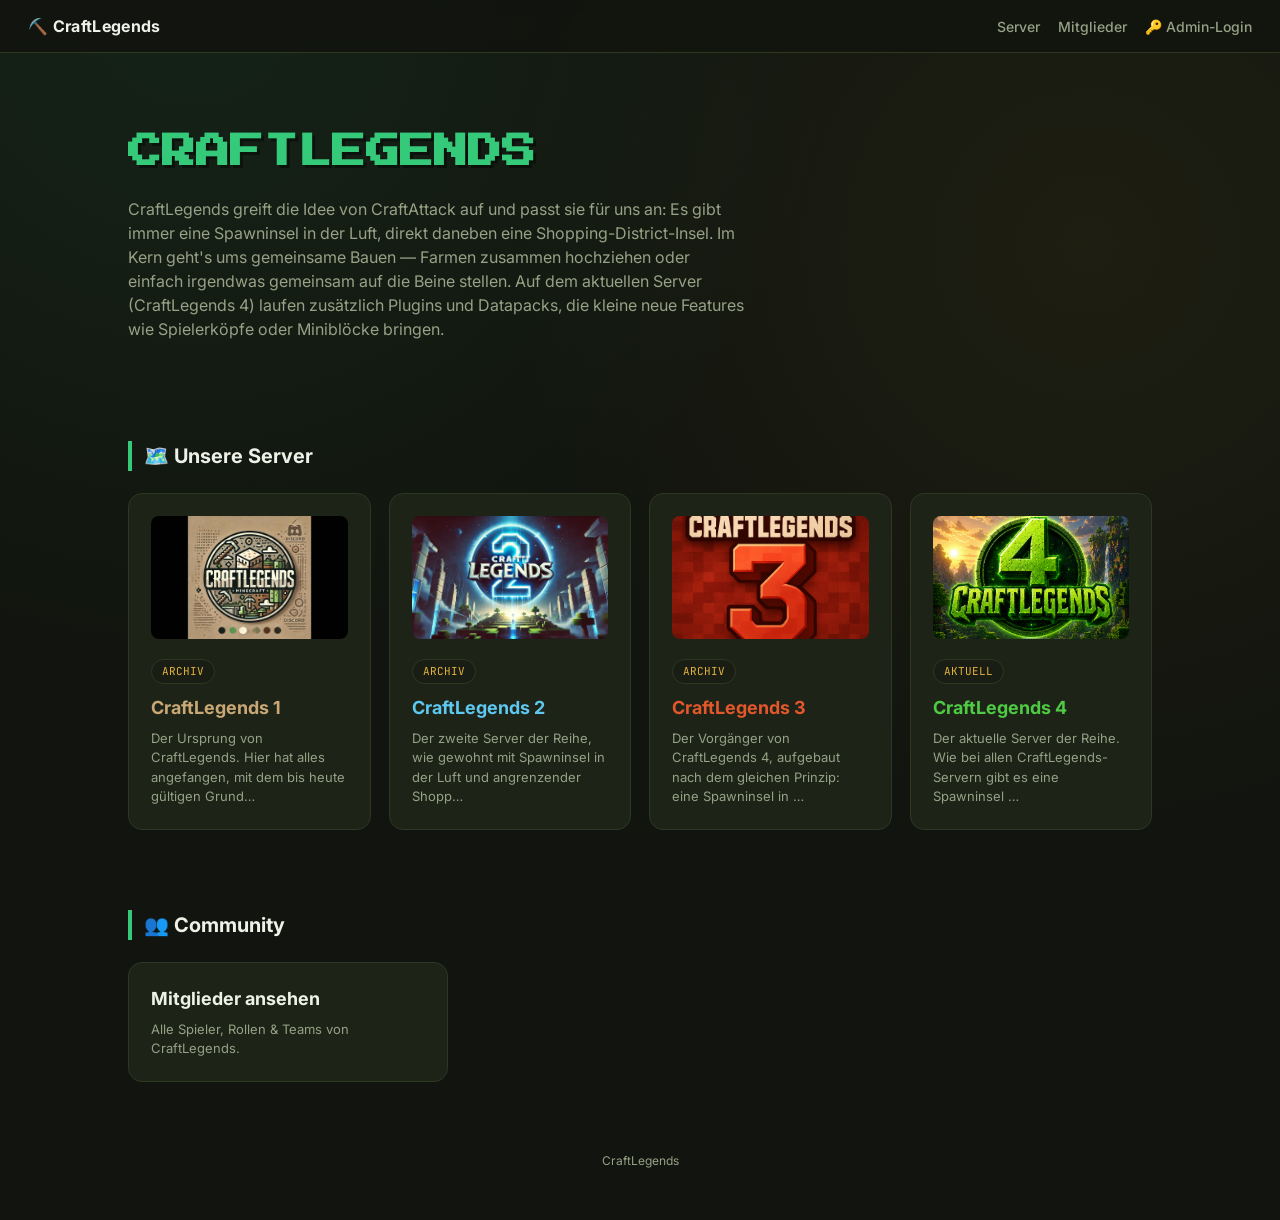
==== index.html @ 7e57d5fe "Add files via upload" ====
<!DOCTYPE html>
<html lang="de">
<head>
<meta charset="UTF-8">
<meta name="viewport" content="width=device-width, initial-scale=1.0">
<title>CraftLegends</title>
<link rel="preconnect" href="https://fonts.googleapis.com">
<link href="https://fonts.googleapis.com/css2?family=Press+Start+2P&family=JetBrains+Mono:wght@400;600;700&family=Inter:wght@400;500;600;700&display=swap" rel="stylesheet">
<link rel="stylesheet" href="style.css">
<script src="https://identity.netlify.com/v1/netlify-identity-widget.js"></script>
</head>
<body>

<nav class="nav">
  <a href="index.html" class="nav-brand">⛏️ CraftLegends</a>
  <div class="nav-links">
    <a href="#server">Server</a>
    <a href="mitglieder.html">Mitglieder</a>
    <a href="#" id="admin-login-link">🔑 Admin-Login</a>
  </div>
</nav>

<div class="hero">
  <h1 id="site-title">CRAFTLEGENDS</h1>
  <p class="lead" id="site-description">Lädt…</p>
</div>

<section id="server">
  <h2>🗺️ Unsere Server</h2>
  <div class="server-grid" id="server-grid">Lädt…</div>
</section>

<section>
  <h2>👥 Community</h2>
  <a class="server-card" href="mitglieder.html" style="max-width:320px;">
    <h3>Mitglieder ansehen</h3>
    <p>Alle Spieler, Rollen &amp; Teams von CraftLegends.</p>
  </a>
</section>

<footer>CraftLegends</footer>

<script>
fetch('data-site.json').then(r => r.json()).then(site => {
  document.getElementById('site-title').textContent = site.title.toUpperCase();
  document.getElementById('site-description').textContent = site.description;
});

fetch('data-servers.json').then(r => r.json()).then(servers => {
  servers.sort((a, b) => a.number - b.number);
  const grid = document.getElementById('server-grid');
  grid.innerHTML = servers.map(s => `
    <a class="server-card" href="server.html?id=${encodeURIComponent(s.id)}">
      ${s.logo ? `<img src="${s.logo}" alt="${s.name} Logo" style="width:100%; aspect-ratio:16/10; object-fit:cover; border-radius:8px; margin-bottom:12px;">` : ''}
      <span class="tag">${s.status === 'live' ? 'AKTUELL' : 'ARCHIV'}</span>
      <h3 style="color: ${s.color || 'var(--text)'};">${s.name}</h3>
      <p>${s.description ? s.description.slice(0, 90) + (s.description.length > 90 ? '…' : '') : ''}</p>
    </a>
  `).join('');
});
</script>

<script>
// Netlify Identity: Login-Button + zuverlässige Erkennung von Einladungs-/Reset-/Bestätigungs-Links
document.getElementById('admin-login-link').addEventListener('click', (e) => {
  e.preventDefault();
  if (window.netlifyIdentity) netlifyIdentity.open();
});

const startHash = window.location.hash;
const hadAuthToken = startHash.includes('invite_token') || startHash.includes('recovery_token') || startHash.includes('confirmation_token');

if (window.netlifyIdentity) {
  netlifyIdentity.on('init', user => {
    if (hadAuthToken) {
      netlifyIdentity.open(startHash.includes('recovery_token') ? 'login' : 'signup');
    }
  });
  netlifyIdentity.on('login', () => {
    // Nur weiterleiten, wenn wir gerade über einen Einladungs-/Bestätigungslink kamen —
    // nicht bei jedem normalen Seitenbesuch mit bestehender Sitzung.
    if (hadAuthToken) {
      window.location.href = '/admin/';
    }
  });
}
</script>

</body>
</html>
---- style.css ----
:root {
  --bg: #12150f; --bg-alt: #191d14; --card: #1d2317; --card-border: #2d3823;
  --text: #eef1e6; --text-dim: #96a186;
  --emerald: #35c97a; --gold: #e3b23c; --diamond: #52d6c9; --redstone: #e05a4e;
  --font-display: 'Press Start 2P', monospace;
  --font-body: 'Inter', system-ui, sans-serif;
  --font-mono: 'JetBrains Mono', monospace;
}
* { box-sizing: border-box; }
html { scroll-behavior: smooth; }
body {
  margin: 0; background: var(--bg);
  background-image: radial-gradient(circle at 15% 0%, rgba(53,201,122,0.08), transparent 40%),
    radial-gradient(circle at 85% 20%, rgba(227,178,60,0.06), transparent 40%);
  color: var(--text); font-family: var(--font-body); line-height: 1.5;
}
a { color: var(--emerald); }
.nav {
  position: sticky; top: 0; z-index: 10; display: flex; align-items: center; gap: 20px;
  padding: 14px 28px; background: rgba(18,21,15,0.9); backdrop-filter: blur(6px);
  border-bottom: 1px solid var(--card-border);
}
.nav-brand { font-weight: 700; letter-spacing: 0.02em; color: var(--text); text-decoration: none; }
.nav-links { display: flex; gap: 18px; margin-left: auto; }
.nav-links a { color: var(--text-dim); text-decoration: none; font-size: 14px; font-weight: 500; }
.nav-links a:hover, .nav-links a.active { color: var(--text); }

.hero { padding: 72px 28px 40px; max-width: 1080px; margin: 0 auto; }
.hero-small { padding: 56px 28px 24px; }
.hero h1 {
  font-family: var(--font-display); font-size: clamp(22px, 4vw, 34px); line-height: 1.6;
  color: var(--emerald); text-shadow: 3px 3px 0 rgba(0,0,0,0.4); margin: 0 0 18px;
}
.hero p.lead { max-width: 62ch; color: var(--text-dim); font-size: 16px; margin: 0 0 20px; }

section { max-width: 1080px; margin: 0 auto; padding: 40px 28px; }
section h2 {
  font-size: 20px; margin: 0 0 22px; display: flex; align-items: center; gap: 10px;
  border-left: 4px solid var(--emerald); padding-left: 12px;
}

/* Server-Grid auf der Startseite */
.server-grid { display: grid; grid-template-columns: repeat(auto-fit, minmax(230px, 1fr)); gap: 18px; }
.server-card {
  display: block; background: var(--card); border: 1px solid var(--card-border); border-radius: 14px;
  padding: 22px; text-decoration: none; color: var(--text); transition: border-color 0.15s, transform 0.15s;
}
.server-card:hover { border-color: var(--emerald); transform: translateY(-2px); }
.server-card .tag {
  display: inline-block; font-family: var(--font-mono); font-size: 11px; color: var(--gold);
  background: var(--bg-alt); border: 1px solid var(--card-border); border-radius: 999px;
  padding: 3px 10px; margin-bottom: 10px;
}
.server-card h3 { margin: 0 0 8px; font-size: 18px; }
.server-card p { margin: 0; color: var(--text-dim); font-size: 13px; }

/* Mitglieder-Grid */
.members-grid { display: grid; grid-template-columns: repeat(auto-fill, minmax(140px, 1fr)); gap: 16px; }
.member-card {
  background: var(--card); border: 1px solid var(--card-border); border-radius: 12px;
  padding: 16px 12px; text-align: center;
}
.member-head { width: 64px; height: 64px; image-rendering: pixelated; border-radius: 8px; margin-bottom: 10px; }
.member-name { font-weight: 600; font-size: 14px; margin-bottom: 8px; word-break: break-word; }
.member-badges { display: flex; flex-wrap: wrap; gap: 6px; justify-content: center; }
.role-badge, .team-badge {
  font-size: 11px; font-family: var(--font-mono); padding: 2px 8px; border-radius: 999px; border: 1px solid transparent;
}
.role-admin { color: var(--redstone); background: rgba(224,90,78,0.12); border-color: rgba(224,90,78,0.4); }
.role-op { color: var(--gold); background: rgba(227,178,60,0.12); border-color: rgba(227,178,60,0.4); }
.role-dev { color: var(--diamond); background: rgba(82,214,201,0.12); border-color: rgba(82,214,201,0.4); }
.role-member { color: var(--text-dim); background: var(--bg-alt); border-color: var(--card-border); }
.team-none { color: var(--text); background: var(--bg-alt); border-color: var(--card-border); }

/* Server-Detailseite */
.server-logo {
  width: 100%; max-width: 320px; border-radius: 14px; border: 1px solid var(--card-border);
  margin-bottom: 20px; display: block;
}
.server-hero { display: flex; align-items: center; justify-content: space-between; gap: 16px; flex-wrap: wrap; }
.gallery { display: grid; grid-template-columns: repeat(auto-fit, minmax(220px, 1fr)); gap: 14px; margin: 24px 0; }
.gallery img, .gallery .placeholder {
  width: 100%; aspect-ratio: 16/9; object-fit: cover; border-radius: 10px; border: 1px solid var(--card-border);
  background: var(--bg-alt); display: flex; align-items: center; justify-content: center; color: var(--text-dim);
  font-size: 13px;
}
.server-desc { color: var(--text-dim); max-width: 70ch; line-height: 1.7; }
.action-row { display: flex; gap: 12px; flex-wrap: wrap; margin-top: 28px; }
.action-btn {
  display: inline-flex; align-items: center; gap: 8px; background: var(--bg-alt); border: 1px solid var(--card-border);
  color: var(--text); text-decoration: none; padding: 12px 20px; border-radius: 10px; font-weight: 600; font-size: 14px;
  transition: border-color 0.15s;
}
.action-btn:hover { border-color: var(--emerald); }
.action-btn.disabled { color: var(--text-dim); cursor: not-allowed; opacity: 0.6; }
.status-badge { font-family: var(--font-mono); font-size: 12px; padding: 4px 10px; border-radius: 999px; }
.status-live { color: var(--emerald); background: rgba(53,201,122,0.12); }
.status-archived { color: var(--text-dim); background: var(--bg-alt); border: 1px solid var(--card-border); }

footer { text-align: center; color: var(--text-dim); font-size: 12px; padding: 30px 20px 50px; max-width: 720px; margin: 0 auto; }

@media (max-width: 640px) {
  .server-hero { flex-direction: column; align-items: flex-start; }
}
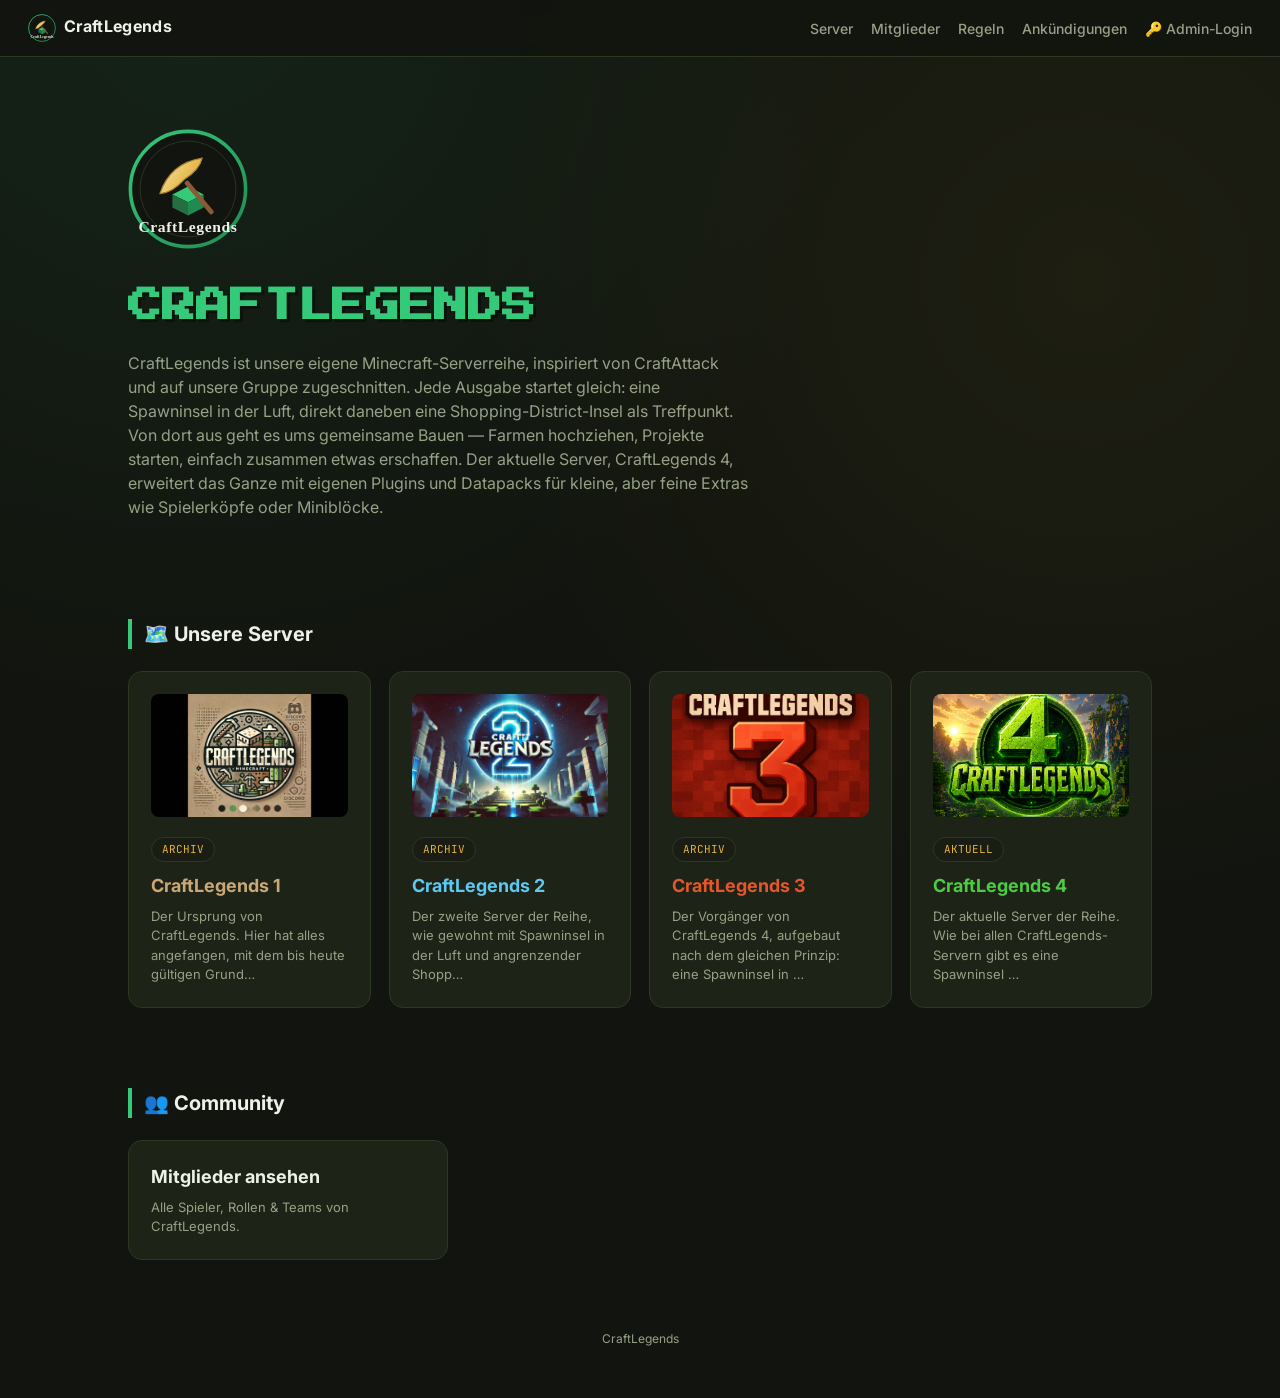
==== commit 80bf3e47: "Add files via upload" ====
--- a/index.html
+++ b/index.html
@@ -12,15 +12,18 @@
 <body>
 
 <nav class="nav">
-  <a href="index.html" class="nav-brand">⛏️ CraftLegends</a>
+  <a href="index.html" class="nav-brand"><img src="logo-craftlegends-main.svg" alt="CraftLegends Logo" style="height:28px; vertical-align:middle; margin-right:8px;">CraftLegends</a>
   <div class="nav-links">
     <a href="#server">Server</a>
     <a href="mitglieder.html">Mitglieder</a>
+    <a href="regeln.html">Regeln</a>
+    <a href="ankuendigungen.html">Ankündigungen</a>
     <a href="#" id="admin-login-link">🔑 Admin-Login</a>
   </div>
 </nav>
 
 <div class="hero">
+  <img src="logo-craftlegends-main.svg" alt="CraftLegends Logo" style="width:120px; height:120px; margin-bottom:24px;">
   <h1 id="site-title">CRAFTLEGENDS</h1>
   <p class="lead" id="site-description">Lädt…</p>
 </div>
--- a/style.css
+++ b/style.css
@@ -55,7 +55,10 @@
 .server-card p { margin: 0; color: var(--text-dim); font-size: 13px; }
 
 /* Mitglieder-Grid */
-.members-grid { display: grid; grid-template-columns: repeat(auto-fill, minmax(140px, 1fr)); gap: 16px; }
+.member-group { margin-bottom: 36px; }
+.member-group h2 { font-size: 18px; margin: 0 0 16px; border-left: 4px solid var(--emerald); padding-left: 12px; }
+.team-subheading { font-size: 13px; color: var(--text-dim); margin: 18px 0 10px; text-transform: uppercase; letter-spacing: 0.06em; }
+.members-grid { display: grid; grid-template-columns: repeat(auto-fill, minmax(140px, 1fr)); gap: 16px; margin-bottom: 8px; }
 .member-card {
   background: var(--card); border: 1px solid var(--card-border); border-radius: 12px;
   padding: 16px 12px; text-align: center;
@@ -97,7 +100,39 @@
 .status-live { color: var(--emerald); background: rgba(53,201,122,0.12); }
 .status-archived { color: var(--text-dim); background: var(--bg-alt); border: 1px solid var(--card-border); }
 
+/* IP/Version Fenster */
+.ip-dialog {
+  background: var(--card); color: var(--text); border: 1px solid var(--card-border); border-radius: 16px;
+  padding: 0; width: min(480px, 92vw); position: relative;
+}
+.ip-dialog::backdrop { background: rgba(0,0,0,0.65); backdrop-filter: blur(2px); }
+.ip-dialog-content { padding: 40px 32px; text-align: center; }
+.ip-label { color: var(--text-dim); font-size: 13px; text-transform: uppercase; letter-spacing: 0.08em; margin-bottom: 8px; }
+.ip-big {
+  font-family: var(--font-mono); font-size: clamp(20px, 5vw, 30px); font-weight: 700; color: var(--emerald);
+  word-break: break-all; margin-bottom: 28px; user-select: all;
+}
+.version-big { font-family: var(--font-mono); font-size: 22px; font-weight: 700; color: var(--gold); margin-bottom: 16px; }
+.ip-note { color: var(--text-dim); font-size: 13px; margin-top: 12px; }
+.ip-dialog .dialog-close {
+  position: absolute; top: 14px; right: 14px; background: var(--bg-alt); border: 1px solid var(--card-border);
+  color: var(--text); border-radius: 8px; width: 30px; height: 30px; cursor: pointer;
+}
+
 footer { text-align: center; color: var(--text-dim); font-size: 12px; padding: 30px 20px 50px; max-width: 720px; margin: 0 auto; }
+
+/* Regeln */
+.rules-list { max-width: 65ch; color: var(--text); line-height: 1.9; padding-left: 22px; }
+.rules-list li { margin-bottom: 6px; }
+
+/* Ankündigungen */
+.announcement-card {
+  background: var(--card); border: 1px solid var(--card-border); border-radius: 12px;
+  padding: 20px 22px; margin-bottom: 16px; max-width: 70ch;
+}
+.announcement-date { font-family: var(--font-mono); font-size: 12px; color: var(--gold); margin-bottom: 6px; }
+.announcement-card h3 { margin: 0 0 8px; font-size: 17px; }
+.announcement-card p { margin: 0; color: var(--text-dim); }
 
 @media (max-width: 640px) {
   .server-hero { flex-direction: column; align-items: flex-start; }
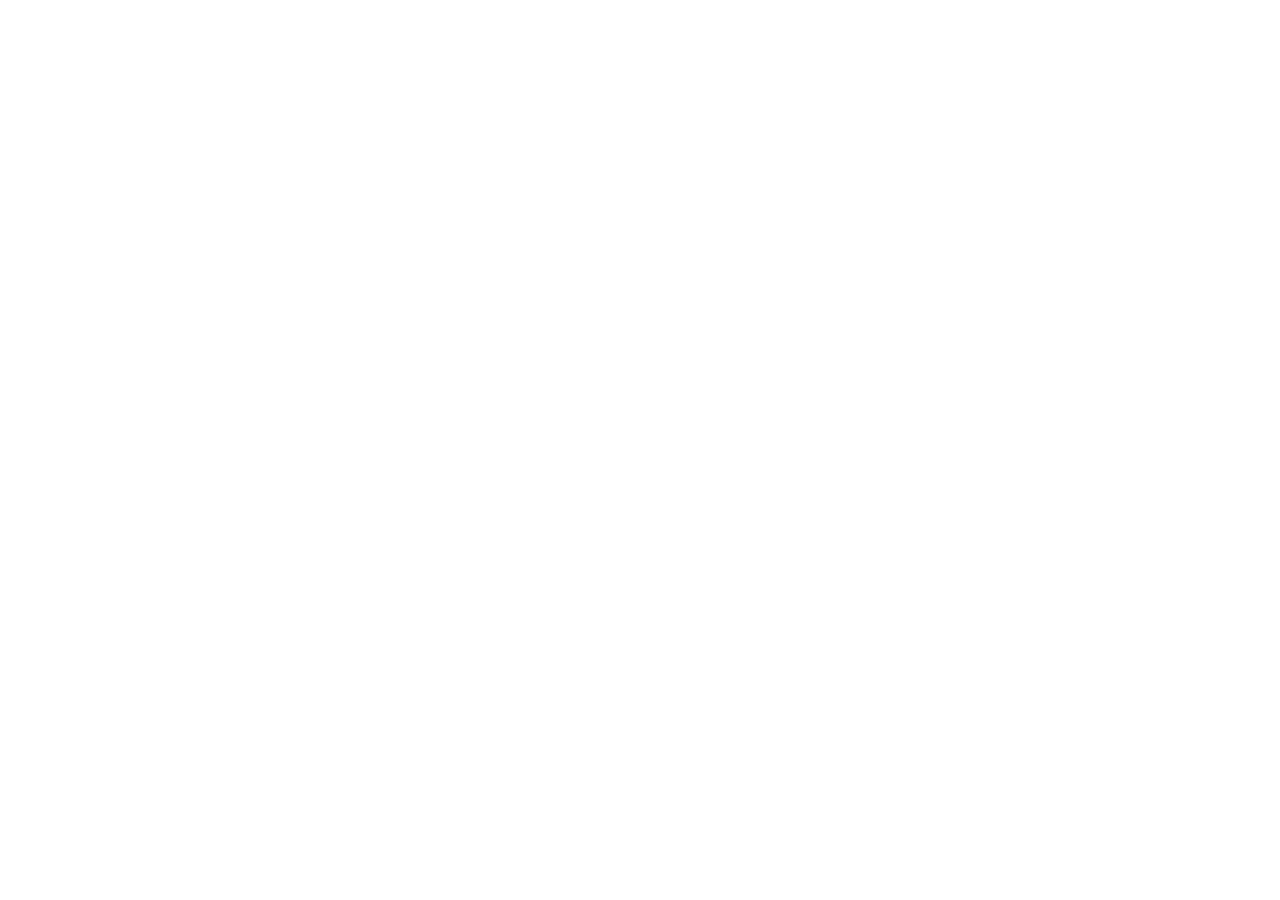
==== commit bfb505b9: "Add files via upload" ====
--- a/index.html
+++ b/index.html
@@ -1,93 +1,23 @@
 <!DOCTYPE html>
-<html lang="de">
+<html>
 <head>
-<meta charset="UTF-8">
-<meta name="viewport" content="width=device-width, initial-scale=1.0">
-<title>CraftLegends</title>
-<link rel="preconnect" href="https://fonts.googleapis.com">
-<link href="https://fonts.googleapis.com/css2?family=Press+Start+2P&family=JetBrains+Mono:wght@400;600;700&family=Inter:wght@400;500;600;700&display=swap" rel="stylesheet">
-<link rel="stylesheet" href="style.css">
-<script src="https://identity.netlify.com/v1/netlify-identity-widget.js"></script>
+  <meta charset="UTF-8">
+  <title>Content Manager — CraftLegends</title>
+  <meta name="robots" content="noindex">
 </head>
 <body>
-
-<nav class="nav">
-  <a href="index.html" class="nav-brand"><img src="logo-craftlegends-main.svg" alt="CraftLegends Logo" style="height:28px; vertical-align:middle; margin-right:8px;">CraftLegends</a>
-  <div class="nav-links">
-    <a href="#server">Server</a>
-    <a href="mitglieder.html">Mitglieder</a>
-    <a href="regeln.html">Regeln</a>
-    <a href="ankuendigungen.html">Ankündigungen</a>
-    <a href="#" id="admin-login-link">🔑 Admin-Login</a>
-  </div>
-</nav>
-
-<div class="hero">
-  <img src="logo-craftlegends-main.svg" alt="CraftLegends Logo" style="width:120px; height:120px; margin-bottom:24px;">
-  <h1 id="site-title">CRAFTLEGENDS</h1>
-  <p class="lead" id="site-description">Lädt…</p>
-</div>
-
-<section id="server">
-  <h2>🗺️ Unsere Server</h2>
-  <div class="server-grid" id="server-grid">Lädt…</div>
-</section>
-
-<section>
-  <h2>👥 Community</h2>
-  <a class="server-card" href="mitglieder.html" style="max-width:320px;">
-    <h3>Mitglieder ansehen</h3>
-    <p>Alle Spieler, Rollen &amp; Teams von CraftLegends.</p>
-  </a>
-</section>
-
-<footer>CraftLegends</footer>
-
-<script>
-fetch('data-site.json').then(r => r.json()).then(site => {
-  document.getElementById('site-title').textContent = site.title.toUpperCase();
-  document.getElementById('site-description').textContent = site.description;
-});
-
-fetch('data-servers.json').then(r => r.json()).then(servers => {
-  servers.sort((a, b) => a.number - b.number);
-  const grid = document.getElementById('server-grid');
-  grid.innerHTML = servers.map(s => `
-    <a class="server-card" href="server.html?id=${encodeURIComponent(s.id)}">
-      ${s.logo ? `<img src="${s.logo}" alt="${s.name} Logo" style="width:100%; aspect-ratio:16/10; object-fit:cover; border-radius:8px; margin-bottom:12px;">` : ''}
-      <span class="tag">${s.status === 'live' ? 'AKTUELL' : 'ARCHIV'}</span>
-      <h3 style="color: ${s.color || 'var(--text)'};">${s.name}</h3>
-      <p>${s.description ? s.description.slice(0, 90) + (s.description.length > 90 ? '…' : '') : ''}</p>
-    </a>
-  `).join('');
-});
-</script>
-
-<script>
-// Netlify Identity: Login-Button + zuverlässige Erkennung von Einladungs-/Reset-/Bestätigungs-Links
-document.getElementById('admin-login-link').addEventListener('click', (e) => {
-  e.preventDefault();
-  if (window.netlifyIdentity) netlifyIdentity.open();
-});
-
-const startHash = window.location.hash;
-const hadAuthToken = startHash.includes('invite_token') || startHash.includes('recovery_token') || startHash.includes('confirmation_token');
-
-if (window.netlifyIdentity) {
-  netlifyIdentity.on('init', user => {
-    if (hadAuthToken) {
-      netlifyIdentity.open(startHash.includes('recovery_token') ? 'login' : 'signup');
+  <!-- Netlify Identity Widget: nötig für den Login -->
+  <script src="https://identity.netlify.com/v1/netlify-identity-widget.js"></script>
+  <script>
+    if (window.netlifyIdentity) {
+      window.netlifyIdentity.on("init", user => {
+        if (!user) {
+          window.netlifyIdentity.on("login", () => { document.location.href = "/admin/"; });
+        }
+      });
     }
-  });
-  netlifyIdentity.on('login', () => {
-    // Nur weiterleiten, wenn wir gerade über einen Einladungs-/Bestätigungslink kamen —
-    // nicht bei jedem normalen Seitenbesuch mit bestehender Sitzung.
-    if (hadAuthToken) {
-      window.location.href = '/admin/';
-    }
-  });
-}
-</script>
-
+  </script>
+  <!-- Decap CMS (kostenlos, Open Source) -->
+  <script src="https://unpkg.com/decap-cms@^3.0.0/dist/decap-cms.js"></script>
 </body>
 </html>
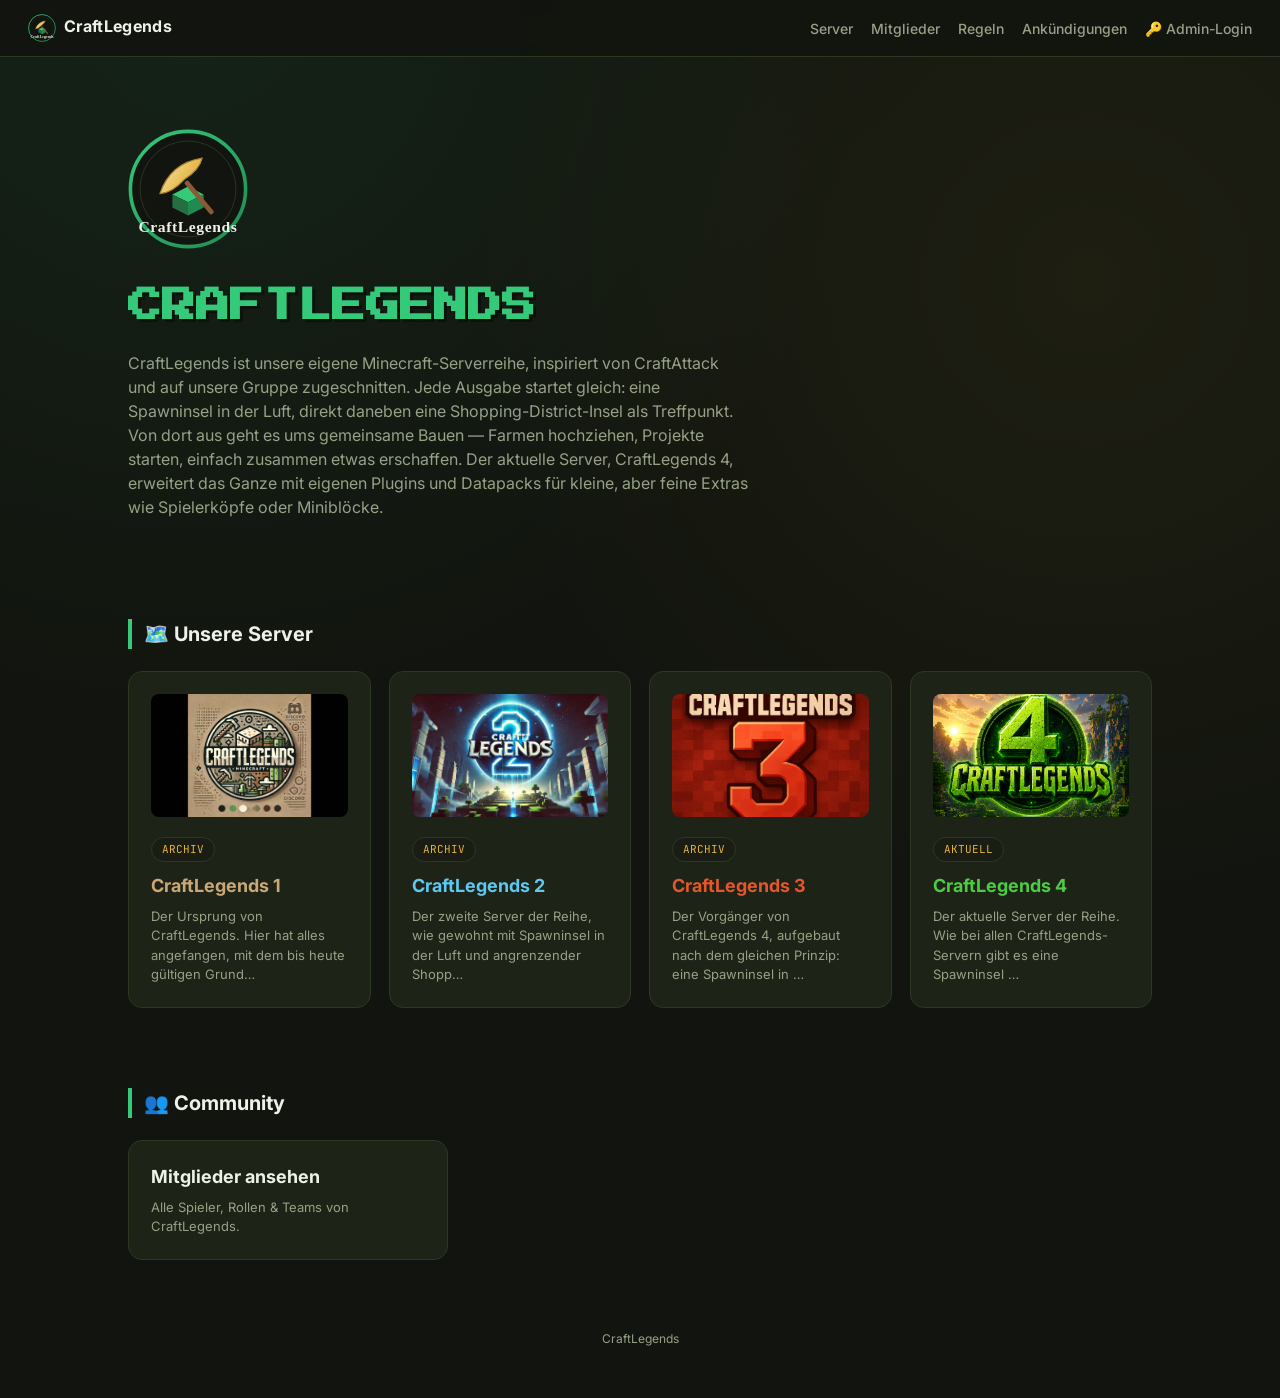
==== commit 44309635: "Add files via upload" ====
--- a/index.html
+++ b/index.html
@@ -1,23 +1,89 @@
 <!DOCTYPE html>
-<html>
+<html lang="de">
 <head>
-  <meta charset="UTF-8">
-  <title>Content Manager — CraftLegends</title>
-  <meta name="robots" content="noindex">
+<meta charset="UTF-8">
+<meta name="viewport" content="width=device-width, initial-scale=1.0">
+<title>CraftLegends</title>
+<link rel="preconnect" href="https://fonts.googleapis.com">
+<link href="https://fonts.googleapis.com/css2?family=Press+Start+2P&family=JetBrains+Mono:wght@400;600;700&family=Inter:wght@400;500;600;700&display=swap" rel="stylesheet">
+<link rel="stylesheet" href="style.css">
+<script src="https://identity.netlify.com/v1/netlify-identity-widget.js"></script>
 </head>
 <body>
-  <!-- Netlify Identity Widget: nötig für den Login -->
-  <script src="https://identity.netlify.com/v1/netlify-identity-widget.js"></script>
-  <script>
-    if (window.netlifyIdentity) {
-      window.netlifyIdentity.on("init", user => {
-        if (!user) {
-          window.netlifyIdentity.on("login", () => { document.location.href = "/admin/"; });
-        }
-      });
+
+<nav class="nav">
+  <a href="index.html" class="nav-brand"><img src="logo-craftlegends-main.svg" alt="CraftLegends Logo" style="height:28px; vertical-align:middle; margin-right:8px;">CraftLegends</a>
+  <div class="nav-links">
+    <a href="#server">Server</a>
+    <a href="mitglieder.html">Mitglieder</a>
+    <a href="regeln.html">Regeln</a>
+    <a href="ankuendigungen.html">Ankündigungen</a>
+    <a href="#" id="admin-login-link">🔑 Admin-Login</a>
+  </div>
+</nav>
+
+<div class="hero">
+  <img src="logo-craftlegends-main.svg" alt="CraftLegends Logo" style="width:120px; height:120px; margin-bottom:24px;">
+  <h1 id="site-title">CRAFTLEGENDS</h1>
+  <p class="lead" id="site-description">Lädt…</p>
+</div>
+
+<section id="server">
+  <h2>🗺️ Unsere Server</h2>
+  <div class="server-grid" id="server-grid">Lädt…</div>
+</section>
+
+<section>
+  <h2>👥 Community</h2>
+  <a class="server-card" href="mitglieder.html" style="max-width:320px;">
+    <h3>Mitglieder ansehen</h3>
+    <p>Alle Spieler, Rollen &amp; Teams von CraftLegends.</p>
+  </a>
+</section>
+
+<footer>CraftLegends</footer>
+
+<script>
+fetch('data-site.json').then(r => r.json()).then(site => {
+  document.getElementById('site-title').textContent = site.title.toUpperCase();
+  document.getElementById('site-description').textContent = site.description;
+});
+
+fetch('data-servers.json').then(r => r.json()).then(servers => {
+  servers.sort((a, b) => a.number - b.number);
+  const grid = document.getElementById('server-grid');
+  grid.innerHTML = servers.map(s => `
+    <a class="server-card" href="server.html?id=${encodeURIComponent(s.id)}">
+      ${s.logo ? `<img src="${s.logo}" alt="${s.name} Logo" style="width:100%; aspect-ratio:16/10; object-fit:cover; border-radius:8px; margin-bottom:12px;">` : ''}
+      <span class="tag">${s.status === 'live' ? 'AKTUELL' : 'ARCHIV'}</span>
+      <h3 style="color: ${s.color || 'var(--text)'};">${s.name}</h3>
+      <p>${s.description ? s.description.slice(0, 90) + (s.description.length > 90 ? '…' : '') : ''}</p>
+    </a>
+  `).join('');
+});
+</script>
+
+<script>
+// Netlify Identity: Login-Button + zuverlässige Erkennung von Einladungs-/Reset-/Bestätigungs-Links
+document.getElementById('admin-login-link').addEventListener('click', (e) => {
+  e.preventDefault();
+  if (window.netlifyIdentity) netlifyIdentity.open();
+});
+
+const startHash = window.location.hash;
+const hadAuthToken = startHash.includes('invite_token') || startHash.includes('recovery_token') || startHash.includes('confirmation_token');
+
+if (window.netlifyIdentity) {
+  netlifyIdentity.on('init', user => {
+    if (hadAuthToken) {
+      netlifyIdentity.open(startHash.includes('recovery_token') ? 'login' : 'signup');
     }
-  </script>
-  <!-- Decap CMS (kostenlos, Open Source) -->
-  <script src="https://unpkg.com/decap-cms@^3.0.0/dist/decap-cms.js"></script>
+  });
+  // Kein automatischer Redirect mehr nach Login — das führte zu ungewolltem
+  // Weiterleiten bei jedem Besuch mit bestehender Sitzung. Ihr geht nach dem
+  // Einloggen einfach manuell auf /admin/.
+}
+</script>
+
 </body>
 </html>
--- a/style.css
+++ b/style.css
@@ -0,0 +1,139 @@
+:root {
+  --bg: #12150f; --bg-alt: #191d14; --card: #1d2317; --card-border: #2d3823;
+  --text: #eef1e6; --text-dim: #96a186;
+  --emerald: #35c97a; --gold: #e3b23c; --diamond: #52d6c9; --redstone: #e05a4e;
+  --font-display: 'Press Start 2P', monospace;
+  --font-body: 'Inter', system-ui, sans-serif;
+  --font-mono: 'JetBrains Mono', monospace;
+}
+* { box-sizing: border-box; }
+html { scroll-behavior: smooth; }
+body {
+  margin: 0; background: var(--bg);
+  background-image: radial-gradient(circle at 15% 0%, rgba(53,201,122,0.08), transparent 40%),
+    radial-gradient(circle at 85% 20%, rgba(227,178,60,0.06), transparent 40%);
+  color: var(--text); font-family: var(--font-body); line-height: 1.5;
+}
+a { color: var(--emerald); }
+.nav {
+  position: sticky; top: 0; z-index: 10; display: flex; align-items: center; gap: 20px;
+  padding: 14px 28px; background: rgba(18,21,15,0.9); backdrop-filter: blur(6px);
+  border-bottom: 1px solid var(--card-border);
+}
+.nav-brand { font-weight: 700; letter-spacing: 0.02em; color: var(--text); text-decoration: none; }
+.nav-links { display: flex; gap: 18px; margin-left: auto; }
+.nav-links a { color: var(--text-dim); text-decoration: none; font-size: 14px; font-weight: 500; }
+.nav-links a:hover, .nav-links a.active { color: var(--text); }
+
+.hero { padding: 72px 28px 40px; max-width: 1080px; margin: 0 auto; }
+.hero-small { padding: 56px 28px 24px; }
+.hero h1 {
+  font-family: var(--font-display); font-size: clamp(22px, 4vw, 34px); line-height: 1.6;
+  color: var(--emerald); text-shadow: 3px 3px 0 rgba(0,0,0,0.4); margin: 0 0 18px;
+}
+.hero p.lead { max-width: 62ch; color: var(--text-dim); font-size: 16px; margin: 0 0 20px; }
+
+section { max-width: 1080px; margin: 0 auto; padding: 40px 28px; }
+section h2 {
+  font-size: 20px; margin: 0 0 22px; display: flex; align-items: center; gap: 10px;
+  border-left: 4px solid var(--emerald); padding-left: 12px;
+}
+
+/* Server-Grid auf der Startseite */
+.server-grid { display: grid; grid-template-columns: repeat(auto-fit, minmax(230px, 1fr)); gap: 18px; }
+.server-card {
+  display: block; background: var(--card); border: 1px solid var(--card-border); border-radius: 14px;
+  padding: 22px; text-decoration: none; color: var(--text); transition: border-color 0.15s, transform 0.15s;
+}
+.server-card:hover { border-color: var(--emerald); transform: translateY(-2px); }
+.server-card .tag {
+  display: inline-block; font-family: var(--font-mono); font-size: 11px; color: var(--gold);
+  background: var(--bg-alt); border: 1px solid var(--card-border); border-radius: 999px;
+  padding: 3px 10px; margin-bottom: 10px;
+}
+.server-card h3 { margin: 0 0 8px; font-size: 18px; }
+.server-card p { margin: 0; color: var(--text-dim); font-size: 13px; }
+
+/* Mitglieder-Grid */
+.member-group { margin-bottom: 36px; }
+.member-group h2 { font-size: 18px; margin: 0 0 16px; border-left: 4px solid var(--emerald); padding-left: 12px; }
+.team-subheading { font-size: 13px; color: var(--text-dim); margin: 18px 0 10px; text-transform: uppercase; letter-spacing: 0.06em; }
+.members-grid { display: grid; grid-template-columns: repeat(auto-fill, minmax(140px, 1fr)); gap: 16px; margin-bottom: 8px; }
+.member-card {
+  background: var(--card); border: 1px solid var(--card-border); border-radius: 12px;
+  padding: 16px 12px; text-align: center;
+}
+.member-head { width: 64px; height: 64px; image-rendering: pixelated; border-radius: 8px; margin-bottom: 10px; }
+.member-name { font-weight: 600; font-size: 14px; margin-bottom: 8px; word-break: break-word; }
+.member-badges { display: flex; flex-wrap: wrap; gap: 6px; justify-content: center; }
+.role-badge, .team-badge {
+  font-size: 11px; font-family: var(--font-mono); padding: 2px 8px; border-radius: 999px; border: 1px solid transparent;
+}
+.role-admin { color: var(--redstone); background: rgba(224,90,78,0.12); border-color: rgba(224,90,78,0.4); }
+.role-op { color: var(--gold); background: rgba(227,178,60,0.12); border-color: rgba(227,178,60,0.4); }
+.role-dev { color: var(--diamond); background: rgba(82,214,201,0.12); border-color: rgba(82,214,201,0.4); }
+.role-member { color: var(--text-dim); background: var(--bg-alt); border-color: var(--card-border); }
+.team-none { color: var(--text); background: var(--bg-alt); border-color: var(--card-border); }
+
+/* Server-Detailseite */
+.server-logo {
+  width: 100%; max-width: 320px; border-radius: 14px; border: 1px solid var(--card-border);
+  margin-bottom: 20px; display: block;
+}
+.server-hero { display: flex; align-items: center; justify-content: space-between; gap: 16px; flex-wrap: wrap; }
+.gallery { display: grid; grid-template-columns: repeat(auto-fit, minmax(220px, 1fr)); gap: 14px; margin: 24px 0; }
+.gallery img, .gallery .placeholder {
+  width: 100%; aspect-ratio: 16/9; object-fit: cover; border-radius: 10px; border: 1px solid var(--card-border);
+  background: var(--bg-alt); display: flex; align-items: center; justify-content: center; color: var(--text-dim);
+  font-size: 13px;
+}
+.server-desc { color: var(--text-dim); max-width: 70ch; line-height: 1.7; }
+.action-row { display: flex; gap: 12px; flex-wrap: wrap; margin-top: 28px; }
+.action-btn {
+  display: inline-flex; align-items: center; gap: 8px; background: var(--bg-alt); border: 1px solid var(--card-border);
+  color: var(--text); text-decoration: none; padding: 12px 20px; border-radius: 10px; font-weight: 600; font-size: 14px;
+  transition: border-color 0.15s;
+}
+.action-btn:hover { border-color: var(--emerald); }
+.action-btn.disabled { color: var(--text-dim); cursor: not-allowed; opacity: 0.6; }
+.status-badge { font-family: var(--font-mono); font-size: 12px; padding: 4px 10px; border-radius: 999px; }
+.status-live { color: var(--emerald); background: rgba(53,201,122,0.12); }
+.status-archived { color: var(--text-dim); background: var(--bg-alt); border: 1px solid var(--card-border); }
+
+/* IP/Version Fenster */
+.ip-dialog {
+  background: var(--card); color: var(--text); border: 1px solid var(--card-border); border-radius: 16px;
+  padding: 0; width: min(480px, 92vw); position: relative;
+}
+.ip-dialog::backdrop { background: rgba(0,0,0,0.65); backdrop-filter: blur(2px); }
+.ip-dialog-content { padding: 40px 32px; text-align: center; }
+.ip-label { color: var(--text-dim); font-size: 13px; text-transform: uppercase; letter-spacing: 0.08em; margin-bottom: 8px; }
+.ip-big {
+  font-family: var(--font-mono); font-size: clamp(20px, 5vw, 30px); font-weight: 700; color: var(--emerald);
+  word-break: break-all; margin-bottom: 28px; user-select: all;
+}
+.version-big { font-family: var(--font-mono); font-size: 22px; font-weight: 700; color: var(--gold); margin-bottom: 16px; }
+.ip-note { color: var(--text-dim); font-size: 13px; margin-top: 12px; }
+.ip-dialog .dialog-close {
+  position: absolute; top: 14px; right: 14px; background: var(--bg-alt); border: 1px solid var(--card-border);
+  color: var(--text); border-radius: 8px; width: 30px; height: 30px; cursor: pointer;
+}
+
+footer { text-align: center; color: var(--text-dim); font-size: 12px; padding: 30px 20px 50px; max-width: 720px; margin: 0 auto; }
+
+/* Regeln */
+.rules-list { max-width: 65ch; color: var(--text); line-height: 1.9; padding-left: 22px; }
+.rules-list li { margin-bottom: 6px; }
+
+/* Ankündigungen */
+.announcement-card {
+  background: var(--card); border: 1px solid var(--card-border); border-radius: 12px;
+  padding: 20px 22px; margin-bottom: 16px; max-width: 70ch;
+}
+.announcement-date { font-family: var(--font-mono); font-size: 12px; color: var(--gold); margin-bottom: 6px; }
+.announcement-card h3 { margin: 0 0 8px; font-size: 17px; }
+.announcement-card p { margin: 0; color: var(--text-dim); }
+
+@media (max-width: 640px) {
+  .server-hero { flex-direction: column; align-items: flex-start; }
+}
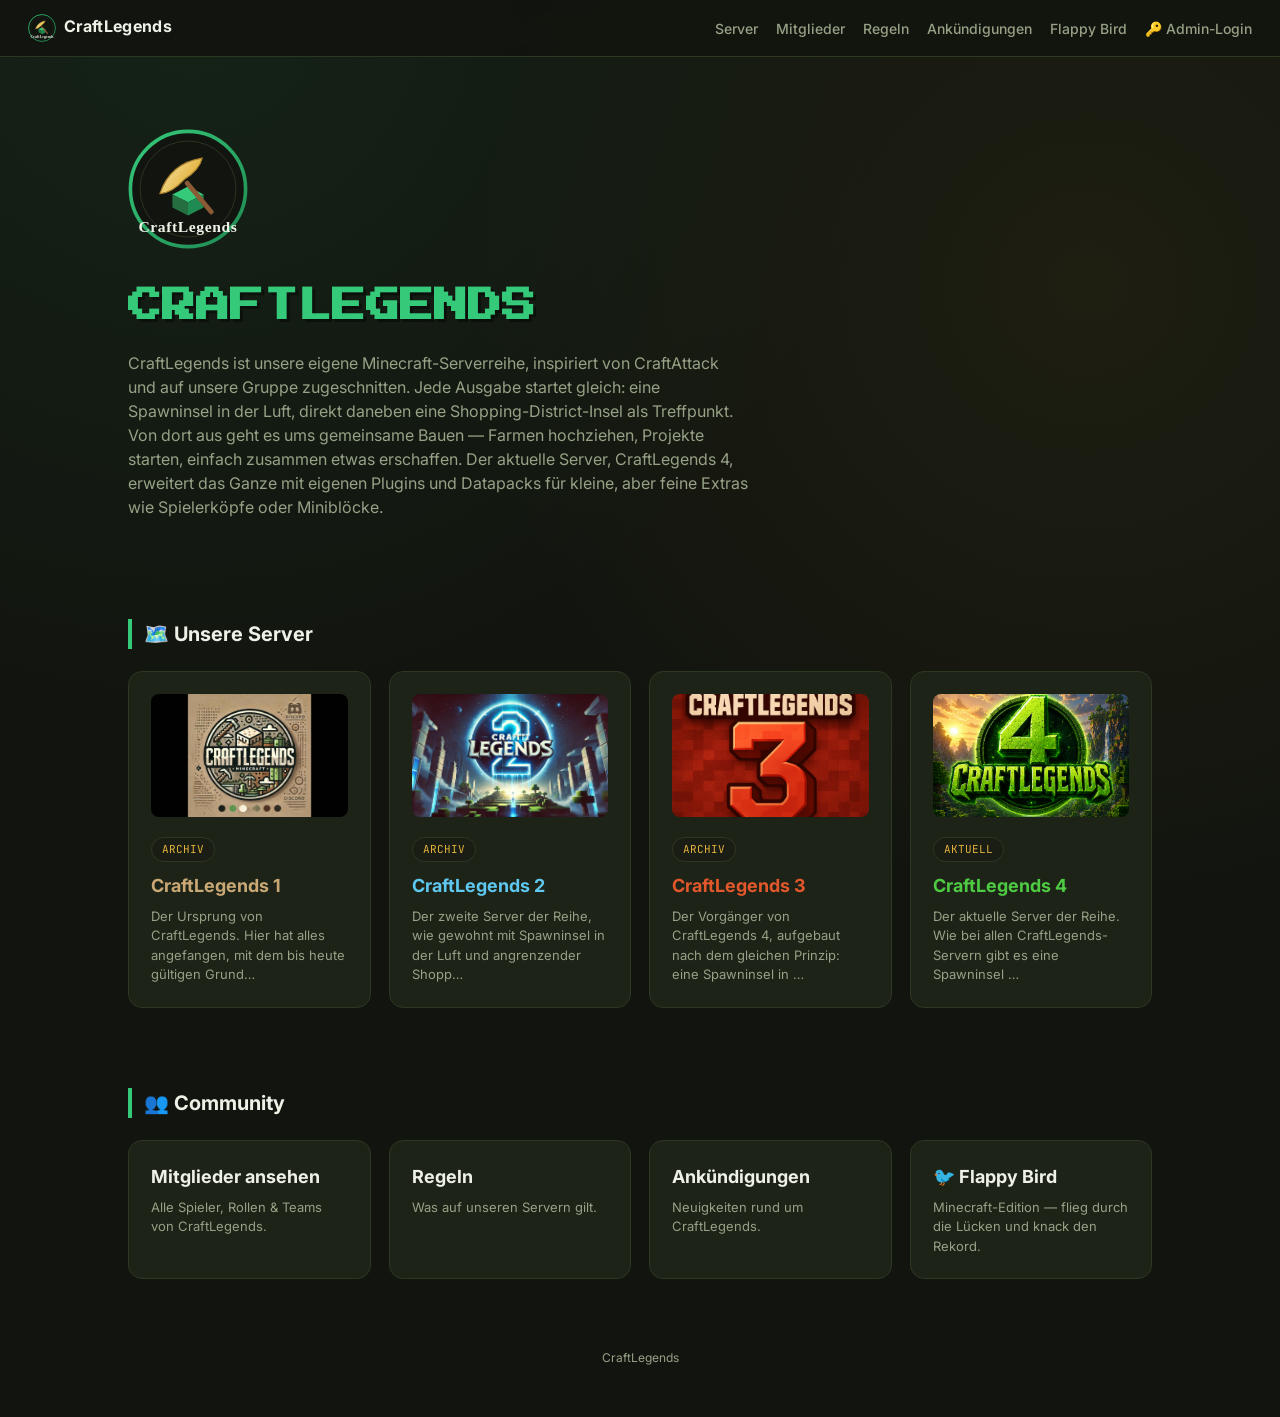
==== commit de1b7488: "Add files via upload" ====
--- a/index.html
+++ b/index.html
@@ -18,6 +18,7 @@
     <a href="mitglieder.html">Mitglieder</a>
     <a href="regeln.html">Regeln</a>
     <a href="ankuendigungen.html">Ankündigungen</a>
+    <a href="flappy.html">Flappy Bird</a>
     <a href="#" id="admin-login-link">🔑 Admin-Login</a>
   </div>
 </nav>
@@ -35,10 +36,24 @@
 
 <section>
   <h2>👥 Community</h2>
-  <a class="server-card" href="mitglieder.html" style="max-width:320px;">
-    <h3>Mitglieder ansehen</h3>
-    <p>Alle Spieler, Rollen &amp; Teams von CraftLegends.</p>
-  </a>
+  <div class="server-grid">
+    <a class="server-card" href="mitglieder.html">
+      <h3>Mitglieder ansehen</h3>
+      <p>Alle Spieler, Rollen &amp; Teams von CraftLegends.</p>
+    </a>
+    <a class="server-card" href="regeln.html">
+      <h3>Regeln</h3>
+      <p>Was auf unseren Servern gilt.</p>
+    </a>
+    <a class="server-card" href="ankuendigungen.html">
+      <h3>Ankündigungen</h3>
+      <p>Neuigkeiten rund um CraftLegends.</p>
+    </a>
+    <a class="server-card" href="flappy.html">
+      <h3>🐦 Flappy Bird</h3>
+      <p>Minecraft-Edition — flieg durch die Lücken und knack den Rekord.</p>
+    </a>
+  </div>
 </section>
 
 <footer>CraftLegends</footer>
@@ -49,7 +64,8 @@
   document.getElementById('site-description').textContent = site.description;
 });
 
-fetch('data-servers.json').then(r => r.json()).then(servers => {
+fetch('data-servers.json').then(r => r.json()).then(data => {
+  const servers = data.servers || data;
   servers.sort((a, b) => a.number - b.number);
   const grid = document.getElementById('server-grid');
   grid.innerHTML = servers.map(s => `
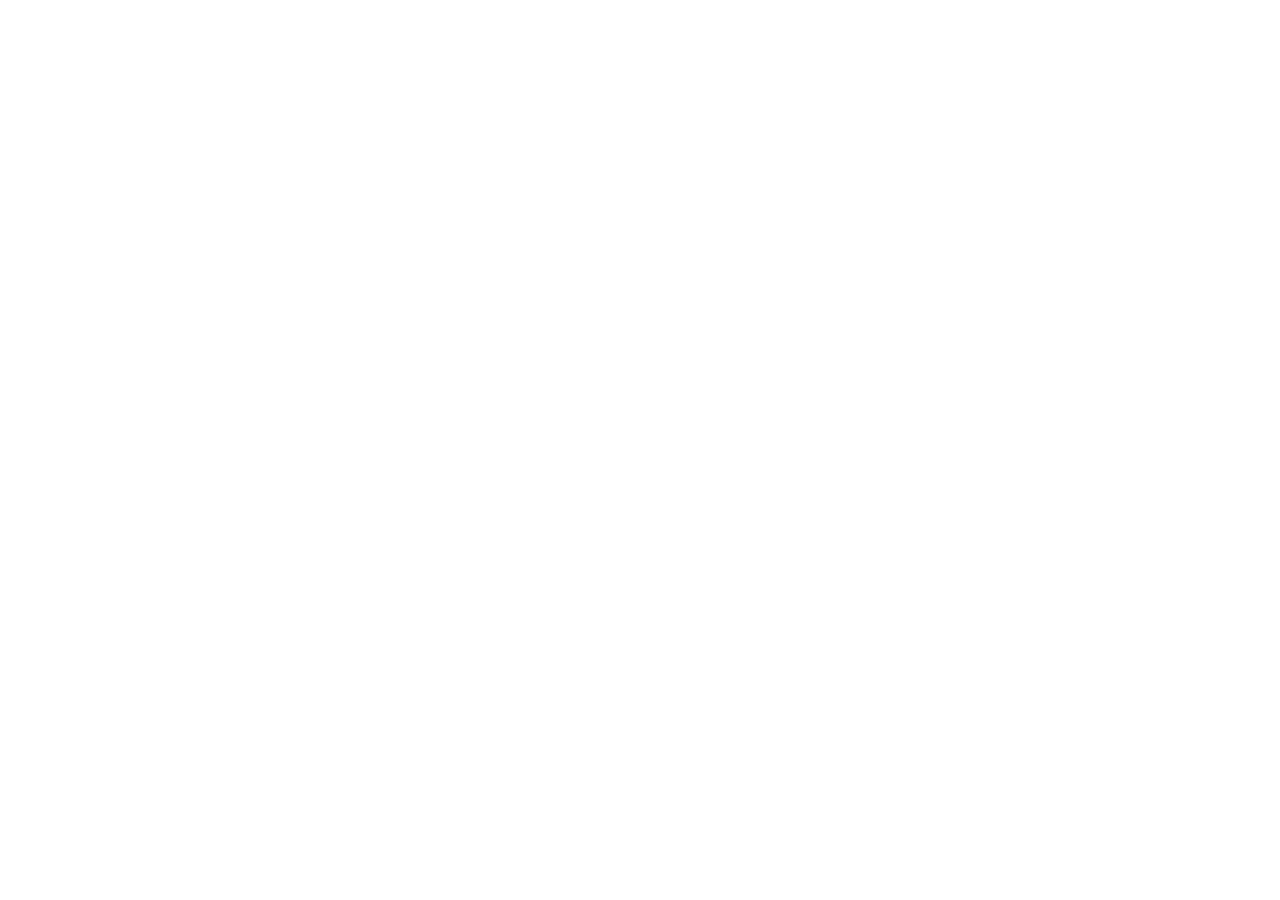
==== commit 341c223b: "Add files via upload" ====
--- a/index.html
+++ b/index.html
@@ -1,105 +1,23 @@
 <!DOCTYPE html>
-<html lang="de">
+<html>
 <head>
-<meta charset="UTF-8">
-<meta name="viewport" content="width=device-width, initial-scale=1.0">
-<title>CraftLegends</title>
-<link rel="preconnect" href="https://fonts.googleapis.com">
-<link href="https://fonts.googleapis.com/css2?family=Press+Start+2P&family=JetBrains+Mono:wght@400;600;700&family=Inter:wght@400;500;600;700&display=swap" rel="stylesheet">
-<link rel="stylesheet" href="style.css">
-<script src="https://identity.netlify.com/v1/netlify-identity-widget.js"></script>
+  <meta charset="UTF-8">
+  <title>Content Manager — CraftLegends</title>
+  <meta name="robots" content="noindex">
 </head>
 <body>
-
-<nav class="nav">
-  <a href="index.html" class="nav-brand"><img src="logo-craftlegends-main.svg" alt="CraftLegends Logo" style="height:28px; vertical-align:middle; margin-right:8px;">CraftLegends</a>
-  <div class="nav-links">
-    <a href="#server">Server</a>
-    <a href="mitglieder.html">Mitglieder</a>
-    <a href="regeln.html">Regeln</a>
-    <a href="ankuendigungen.html">Ankündigungen</a>
-    <a href="flappy.html">Flappy Bird</a>
-    <a href="#" id="admin-login-link">🔑 Admin-Login</a>
-  </div>
-</nav>
-
-<div class="hero">
-  <img src="logo-craftlegends-main.svg" alt="CraftLegends Logo" style="width:120px; height:120px; margin-bottom:24px;">
-  <h1 id="site-title">CRAFTLEGENDS</h1>
-  <p class="lead" id="site-description">Lädt…</p>
-</div>
-
-<section id="server">
-  <h2>🗺️ Unsere Server</h2>
-  <div class="server-grid" id="server-grid">Lädt…</div>
-</section>
-
-<section>
-  <h2>👥 Community</h2>
-  <div class="server-grid">
-    <a class="server-card" href="mitglieder.html">
-      <h3>Mitglieder ansehen</h3>
-      <p>Alle Spieler, Rollen &amp; Teams von CraftLegends.</p>
-    </a>
-    <a class="server-card" href="regeln.html">
-      <h3>Regeln</h3>
-      <p>Was auf unseren Servern gilt.</p>
-    </a>
-    <a class="server-card" href="ankuendigungen.html">
-      <h3>Ankündigungen</h3>
-      <p>Neuigkeiten rund um CraftLegends.</p>
-    </a>
-    <a class="server-card" href="flappy.html">
-      <h3>🐦 Flappy Bird</h3>
-      <p>Minecraft-Edition — flieg durch die Lücken und knack den Rekord.</p>
-    </a>
-  </div>
-</section>
-
-<footer>CraftLegends</footer>
-
-<script>
-fetch('data-site.json').then(r => r.json()).then(site => {
-  document.getElementById('site-title').textContent = site.title.toUpperCase();
-  document.getElementById('site-description').textContent = site.description;
-});
-
-fetch('data-servers.json').then(r => r.json()).then(data => {
-  const servers = data.servers || data;
-  servers.sort((a, b) => a.number - b.number);
-  const grid = document.getElementById('server-grid');
-  grid.innerHTML = servers.map(s => `
-    <a class="server-card" href="server.html?id=${encodeURIComponent(s.id)}">
-      ${s.logo ? `<img src="${s.logo}" alt="${s.name} Logo" style="width:100%; aspect-ratio:16/10; object-fit:cover; border-radius:8px; margin-bottom:12px;">` : ''}
-      <span class="tag">${s.status === 'live' ? 'AKTUELL' : 'ARCHIV'}</span>
-      <h3 style="color: ${s.color || 'var(--text)'};">${s.name}</h3>
-      <p>${s.description ? s.description.slice(0, 90) + (s.description.length > 90 ? '…' : '') : ''}</p>
-    </a>
-  `).join('');
-});
-</script>
-
-<script>
-// Netlify Identity: Login-Button + zuverlässige Erkennung von Einladungs-/Reset-/Bestätigungs-Links
-document.getElementById('admin-login-link').addEventListener('click', (e) => {
-  e.preventDefault();
-  if (window.netlifyIdentity) netlifyIdentity.open();
-});
-
-const startHash = window.location.hash;
-const hadAuthToken = startHash.includes('invite_token') || startHash.includes('recovery_token') || startHash.includes('confirmation_token');
-
-if (window.netlifyIdentity) {
-  netlifyIdentity.on('init', user => {
-    if (hadAuthToken) {
-      netlifyIdentity.open(startHash.includes('recovery_token') ? 'login' : 'signup');
+  <!-- Netlify Identity Widget: nötig für den Login -->
+  <script src="https://identity.netlify.com/v1/netlify-identity-widget.js"></script>
+  <script>
+    if (window.netlifyIdentity) {
+      window.netlifyIdentity.on("init", user => {
+        if (!user) {
+          window.netlifyIdentity.on("login", () => { document.location.href = "/admin/"; });
+        }
+      });
     }
-  });
-  // Kein automatischer Redirect mehr nach Login — das führte zu ungewolltem
-  // Weiterleiten bei jedem Besuch mit bestehender Sitzung. Ihr geht nach dem
-  // Einloggen einfach manuell auf /admin/.
-}
-</script>
-
+  </script>
+  <!-- Decap CMS (kostenlos, Open Source) -->
+  <script src="https://unpkg.com/decap-cms@^3.0.0/dist/decap-cms.js"></script>
 </body>
 </html>
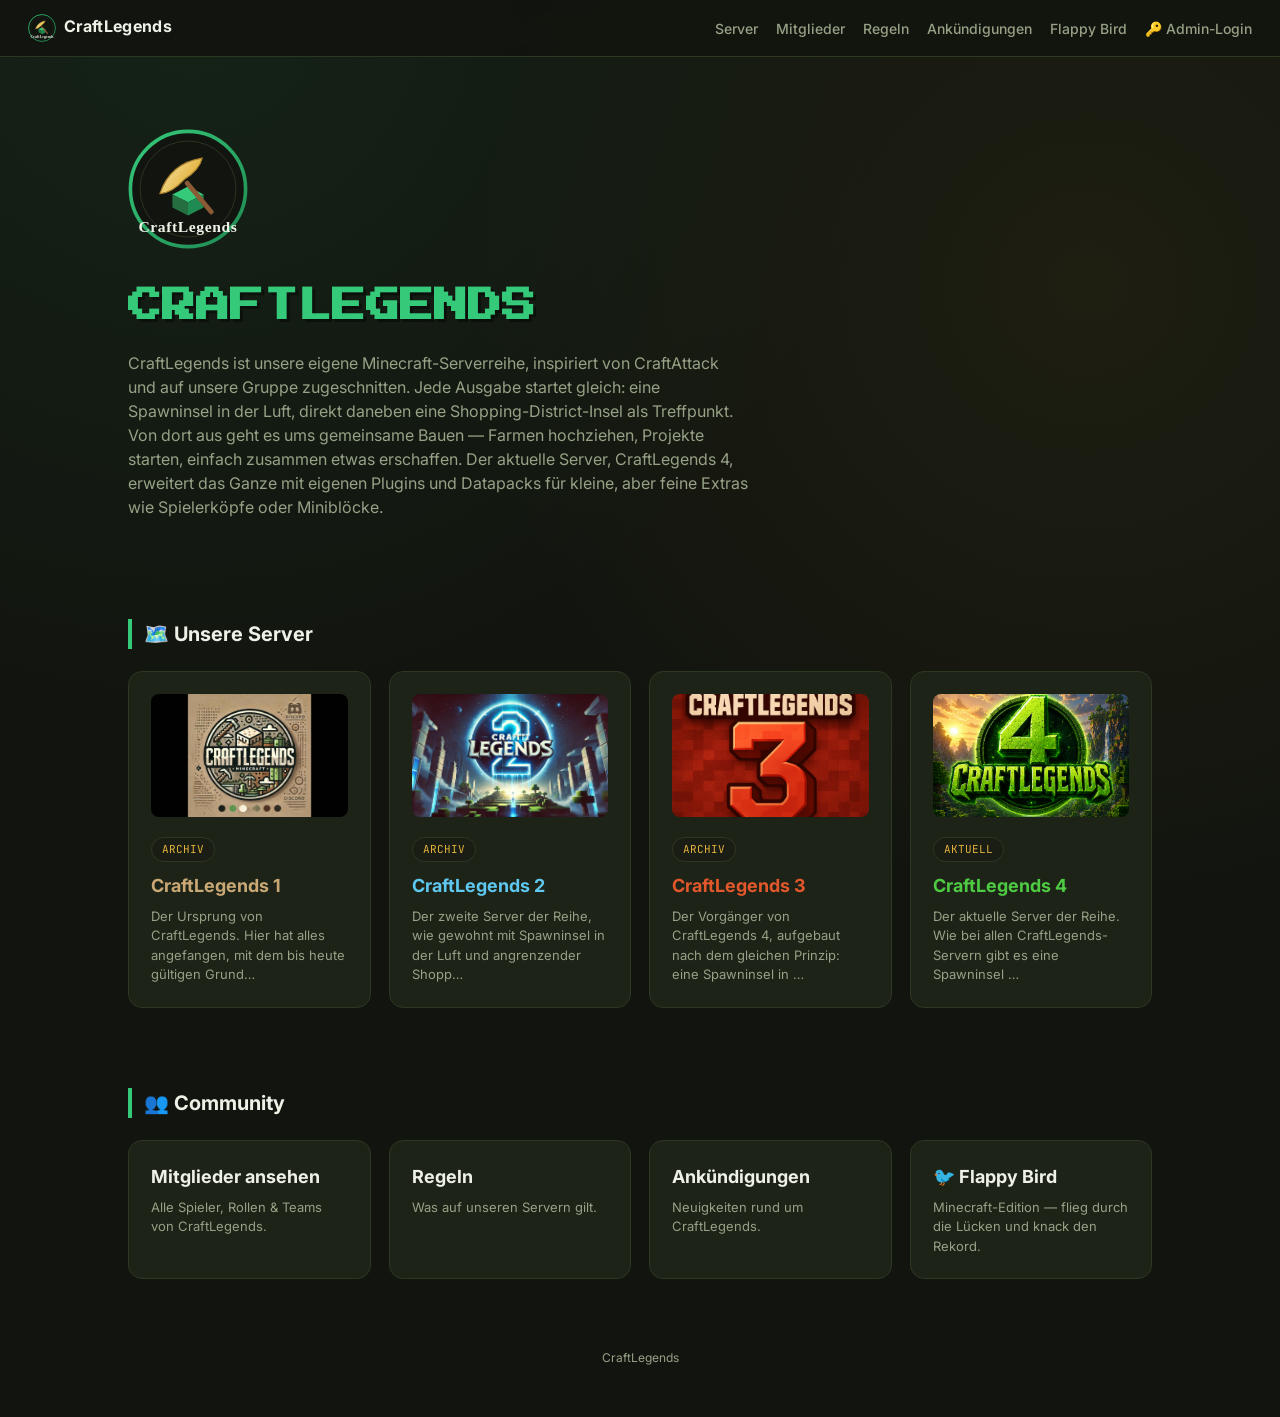
==== commit 12f20439: "Add files via upload" ====
--- a/index.html
+++ b/index.html
@@ -1,23 +1,105 @@
 <!DOCTYPE html>
-<html>
+<html lang="de">
 <head>
-  <meta charset="UTF-8">
-  <title>Content Manager — CraftLegends</title>
-  <meta name="robots" content="noindex">
+<meta charset="UTF-8">
+<meta name="viewport" content="width=device-width, initial-scale=1.0">
+<title>CraftLegends</title>
+<link rel="preconnect" href="https://fonts.googleapis.com">
+<link href="https://fonts.googleapis.com/css2?family=Press+Start+2P&family=JetBrains+Mono:wght@400;600;700&family=Inter:wght@400;500;600;700&display=swap" rel="stylesheet">
+<link rel="stylesheet" href="style.css">
+<script src="https://identity.netlify.com/v1/netlify-identity-widget.js"></script>
 </head>
 <body>
-  <!-- Netlify Identity Widget: nötig für den Login -->
-  <script src="https://identity.netlify.com/v1/netlify-identity-widget.js"></script>
-  <script>
-    if (window.netlifyIdentity) {
-      window.netlifyIdentity.on("init", user => {
-        if (!user) {
-          window.netlifyIdentity.on("login", () => { document.location.href = "/admin/"; });
-        }
-      });
+
+<nav class="nav">
+  <a href="index.html" class="nav-brand"><img src="logo-craftlegends-main.svg" alt="CraftLegends Logo" style="height:28px; vertical-align:middle; margin-right:8px;">CraftLegends</a>
+  <div class="nav-links">
+    <a href="#server">Server</a>
+    <a href="mitglieder.html">Mitglieder</a>
+    <a href="regeln.html">Regeln</a>
+    <a href="ankuendigungen.html">Ankündigungen</a>
+    <a href="flappy.html">Flappy Bird</a>
+    <a href="#" id="admin-login-link">🔑 Admin-Login</a>
+  </div>
+</nav>
+
+<div class="hero">
+  <img src="logo-craftlegends-main.svg" alt="CraftLegends Logo" style="width:120px; height:120px; margin-bottom:24px;">
+  <h1 id="site-title">CRAFTLEGENDS</h1>
+  <p class="lead" id="site-description">Lädt…</p>
+</div>
+
+<section id="server">
+  <h2>🗺️ Unsere Server</h2>
+  <div class="server-grid" id="server-grid">Lädt…</div>
+</section>
+
+<section>
+  <h2>👥 Community</h2>
+  <div class="server-grid">
+    <a class="server-card" href="mitglieder.html">
+      <h3>Mitglieder ansehen</h3>
+      <p>Alle Spieler, Rollen &amp; Teams von CraftLegends.</p>
+    </a>
+    <a class="server-card" href="regeln.html">
+      <h3>Regeln</h3>
+      <p>Was auf unseren Servern gilt.</p>
+    </a>
+    <a class="server-card" href="ankuendigungen.html">
+      <h3>Ankündigungen</h3>
+      <p>Neuigkeiten rund um CraftLegends.</p>
+    </a>
+    <a class="server-card" href="flappy.html">
+      <h3>🐦 Flappy Bird</h3>
+      <p>Minecraft-Edition — flieg durch die Lücken und knack den Rekord.</p>
+    </a>
+  </div>
+</section>
+
+<footer>CraftLegends</footer>
+
+<script>
+fetch('data-site.json').then(r => r.json()).then(site => {
+  document.getElementById('site-title').textContent = site.title.toUpperCase();
+  document.getElementById('site-description').textContent = site.description;
+});
+
+fetch('data-servers.json').then(r => r.json()).then(data => {
+  const servers = data.servers || data;
+  servers.sort((a, b) => a.number - b.number);
+  const grid = document.getElementById('server-grid');
+  grid.innerHTML = servers.map(s => `
+    <a class="server-card" href="server.html?id=${encodeURIComponent(s.id)}">
+      ${s.logo ? `<img src="${s.logo}" alt="${s.name} Logo" style="width:100%; aspect-ratio:16/10; object-fit:cover; border-radius:8px; margin-bottom:12px;">` : ''}
+      <span class="tag">${s.status === 'live' ? 'AKTUELL' : 'ARCHIV'}</span>
+      <h3 style="color: ${s.color || 'var(--text)'};">${s.name}</h3>
+      <p>${s.description ? s.description.slice(0, 90) + (s.description.length > 90 ? '…' : '') : ''}</p>
+    </a>
+  `).join('');
+});
+</script>
+
+<script>
+// Netlify Identity: Login-Button + zuverlässige Erkennung von Einladungs-/Reset-/Bestätigungs-Links
+document.getElementById('admin-login-link').addEventListener('click', (e) => {
+  e.preventDefault();
+  if (window.netlifyIdentity) netlifyIdentity.open();
+});
+
+const startHash = window.location.hash;
+const hadAuthToken = startHash.includes('invite_token') || startHash.includes('recovery_token') || startHash.includes('confirmation_token');
+
+if (window.netlifyIdentity) {
+  netlifyIdentity.on('init', user => {
+    if (hadAuthToken) {
+      netlifyIdentity.open(startHash.includes('recovery_token') ? 'login' : 'signup');
     }
-  </script>
-  <!-- Decap CMS (kostenlos, Open Source) -->
-  <script src="https://unpkg.com/decap-cms@^3.0.0/dist/decap-cms.js"></script>
+  });
+  // Kein automatischer Redirect mehr nach Login — das führte zu ungewolltem
+  // Weiterleiten bei jedem Besuch mit bestehender Sitzung. Ihr geht nach dem
+  // Einloggen einfach manuell auf /admin/.
+}
+</script>
+
 </body>
 </html>
--- a/style.css
+++ b/style.css
@@ -0,0 +1,139 @@
+:root {
+  --bg: #12150f; --bg-alt: #191d14; --card: #1d2317; --card-border: #2d3823;
+  --text: #eef1e6; --text-dim: #96a186;
+  --emerald: #35c97a; --gold: #e3b23c; --diamond: #52d6c9; --redstone: #e05a4e;
+  --font-display: 'Press Start 2P', monospace;
+  --font-body: 'Inter', system-ui, sans-serif;
+  --font-mono: 'JetBrains Mono', monospace;
+}
+* { box-sizing: border-box; }
+html { scroll-behavior: smooth; }
+body {
+  margin: 0; background: var(--bg);
+  background-image: radial-gradient(circle at 15% 0%, rgba(53,201,122,0.08), transparent 40%),
+    radial-gradient(circle at 85% 20%, rgba(227,178,60,0.06), transparent 40%);
+  color: var(--text); font-family: var(--font-body); line-height: 1.5;
+}
+a { color: var(--emerald); }
+.nav {
+  position: sticky; top: 0; z-index: 10; display: flex; align-items: center; gap: 20px;
+  padding: 14px 28px; background: rgba(18,21,15,0.9); backdrop-filter: blur(6px);
+  border-bottom: 1px solid var(--card-border);
+}
+.nav-brand { font-weight: 700; letter-spacing: 0.02em; color: var(--text); text-decoration: none; }
+.nav-links { display: flex; gap: 18px; margin-left: auto; }
+.nav-links a { color: var(--text-dim); text-decoration: none; font-size: 14px; font-weight: 500; }
+.nav-links a:hover, .nav-links a.active { color: var(--text); }
+
+.hero { padding: 72px 28px 40px; max-width: 1080px; margin: 0 auto; }
+.hero-small { padding: 56px 28px 24px; }
+.hero h1 {
+  font-family: var(--font-display); font-size: clamp(22px, 4vw, 34px); line-height: 1.6;
+  color: var(--emerald); text-shadow: 3px 3px 0 rgba(0,0,0,0.4); margin: 0 0 18px;
+}
+.hero p.lead { max-width: 62ch; color: var(--text-dim); font-size: 16px; margin: 0 0 20px; }
+
+section { max-width: 1080px; margin: 0 auto; padding: 40px 28px; }
+section h2 {
+  font-size: 20px; margin: 0 0 22px; display: flex; align-items: center; gap: 10px;
+  border-left: 4px solid var(--emerald); padding-left: 12px;
+}
+
+/* Server-Grid auf der Startseite */
+.server-grid { display: grid; grid-template-columns: repeat(auto-fit, minmax(230px, 1fr)); gap: 18px; }
+.server-card {
+  display: block; background: var(--card); border: 1px solid var(--card-border); border-radius: 14px;
+  padding: 22px; text-decoration: none; color: var(--text); transition: border-color 0.15s, transform 0.15s;
+}
+.server-card:hover { border-color: var(--emerald); transform: translateY(-2px); }
+.server-card .tag {
+  display: inline-block; font-family: var(--font-mono); font-size: 11px; color: var(--gold);
+  background: var(--bg-alt); border: 1px solid var(--card-border); border-radius: 999px;
+  padding: 3px 10px; margin-bottom: 10px;
+}
+.server-card h3 { margin: 0 0 8px; font-size: 18px; }
+.server-card p { margin: 0; color: var(--text-dim); font-size: 13px; }
+
+/* Mitglieder-Grid */
+.member-group { margin-bottom: 36px; }
+.member-group h2 { font-size: 18px; margin: 0 0 16px; border-left: 4px solid var(--emerald); padding-left: 12px; }
+.team-subheading { font-size: 13px; color: var(--text-dim); margin: 18px 0 10px; text-transform: uppercase; letter-spacing: 0.06em; }
+.members-grid { display: grid; grid-template-columns: repeat(auto-fill, minmax(140px, 1fr)); gap: 16px; margin-bottom: 8px; }
+.member-card {
+  background: var(--card); border: 1px solid var(--card-border); border-radius: 12px;
+  padding: 16px 12px; text-align: center;
+}
+.member-head { width: 64px; height: 64px; image-rendering: pixelated; border-radius: 8px; margin-bottom: 10px; }
+.member-name { font-weight: 600; font-size: 14px; margin-bottom: 8px; word-break: break-word; }
+.member-badges { display: flex; flex-wrap: wrap; gap: 6px; justify-content: center; }
+.role-badge, .team-badge {
+  font-size: 11px; font-family: var(--font-mono); padding: 2px 8px; border-radius: 999px; border: 1px solid transparent;
+}
+.role-admin { color: var(--redstone); background: rgba(224,90,78,0.12); border-color: rgba(224,90,78,0.4); }
+.role-op { color: var(--gold); background: rgba(227,178,60,0.12); border-color: rgba(227,178,60,0.4); }
+.role-dev { color: var(--diamond); background: rgba(82,214,201,0.12); border-color: rgba(82,214,201,0.4); }
+.role-member { color: var(--text-dim); background: var(--bg-alt); border-color: var(--card-border); }
+.team-none { color: var(--text); background: var(--bg-alt); border-color: var(--card-border); }
+
+/* Server-Detailseite */
+.server-logo {
+  width: 100%; max-width: 320px; border-radius: 14px; border: 1px solid var(--card-border);
+  margin-bottom: 20px; display: block;
+}
+.server-hero { display: flex; align-items: center; justify-content: space-between; gap: 16px; flex-wrap: wrap; }
+.gallery { display: grid; grid-template-columns: repeat(auto-fit, minmax(220px, 1fr)); gap: 14px; margin: 24px 0; }
+.gallery img, .gallery .placeholder {
+  width: 100%; aspect-ratio: 16/9; object-fit: cover; border-radius: 10px; border: 1px solid var(--card-border);
+  background: var(--bg-alt); display: flex; align-items: center; justify-content: center; color: var(--text-dim);
+  font-size: 13px;
+}
+.server-desc { color: var(--text-dim); max-width: 70ch; line-height: 1.7; }
+.action-row { display: flex; gap: 12px; flex-wrap: wrap; margin-top: 28px; }
+.action-btn {
+  display: inline-flex; align-items: center; gap: 8px; background: var(--bg-alt); border: 1px solid var(--card-border);
+  color: var(--text); text-decoration: none; padding: 12px 20px; border-radius: 10px; font-weight: 600; font-size: 14px;
+  transition: border-color 0.15s;
+}
+.action-btn:hover { border-color: var(--emerald); }
+.action-btn.disabled { color: var(--text-dim); cursor: not-allowed; opacity: 0.6; }
+.status-badge { font-family: var(--font-mono); font-size: 12px; padding: 4px 10px; border-radius: 999px; }
+.status-live { color: var(--emerald); background: rgba(53,201,122,0.12); }
+.status-archived { color: var(--text-dim); background: var(--bg-alt); border: 1px solid var(--card-border); }
+
+/* IP/Version Fenster */
+.ip-dialog {
+  background: var(--card); color: var(--text); border: 1px solid var(--card-border); border-radius: 16px;
+  padding: 0; width: min(480px, 92vw); position: relative;
+}
+.ip-dialog::backdrop { background: rgba(0,0,0,0.65); backdrop-filter: blur(2px); }
+.ip-dialog-content { padding: 40px 32px; text-align: center; }
+.ip-label { color: var(--text-dim); font-size: 13px; text-transform: uppercase; letter-spacing: 0.08em; margin-bottom: 8px; }
+.ip-big {
+  font-family: var(--font-mono); font-size: clamp(20px, 5vw, 30px); font-weight: 700; color: var(--emerald);
+  word-break: break-all; margin-bottom: 28px; user-select: all;
+}
+.version-big { font-family: var(--font-mono); font-size: 22px; font-weight: 700; color: var(--gold); margin-bottom: 16px; }
+.ip-note { color: var(--text-dim); font-size: 13px; margin-top: 12px; }
+.ip-dialog .dialog-close {
+  position: absolute; top: 14px; right: 14px; background: var(--bg-alt); border: 1px solid var(--card-border);
+  color: var(--text); border-radius: 8px; width: 30px; height: 30px; cursor: pointer;
+}
+
+footer { text-align: center; color: var(--text-dim); font-size: 12px; padding: 30px 20px 50px; max-width: 720px; margin: 0 auto; }
+
+/* Regeln */
+.rules-list { max-width: 65ch; color: var(--text); line-height: 1.9; padding-left: 22px; }
+.rules-list li { margin-bottom: 6px; }
+
+/* Ankündigungen */
+.announcement-card {
+  background: var(--card); border: 1px solid var(--card-border); border-radius: 12px;
+  padding: 20px 22px; margin-bottom: 16px; max-width: 70ch;
+}
+.announcement-date { font-family: var(--font-mono); font-size: 12px; color: var(--gold); margin-bottom: 6px; }
+.announcement-card h3 { margin: 0 0 8px; font-size: 17px; }
+.announcement-card p { margin: 0; color: var(--text-dim); }
+
+@media (max-width: 640px) {
+  .server-hero { flex-direction: column; align-items: flex-start; }
+}
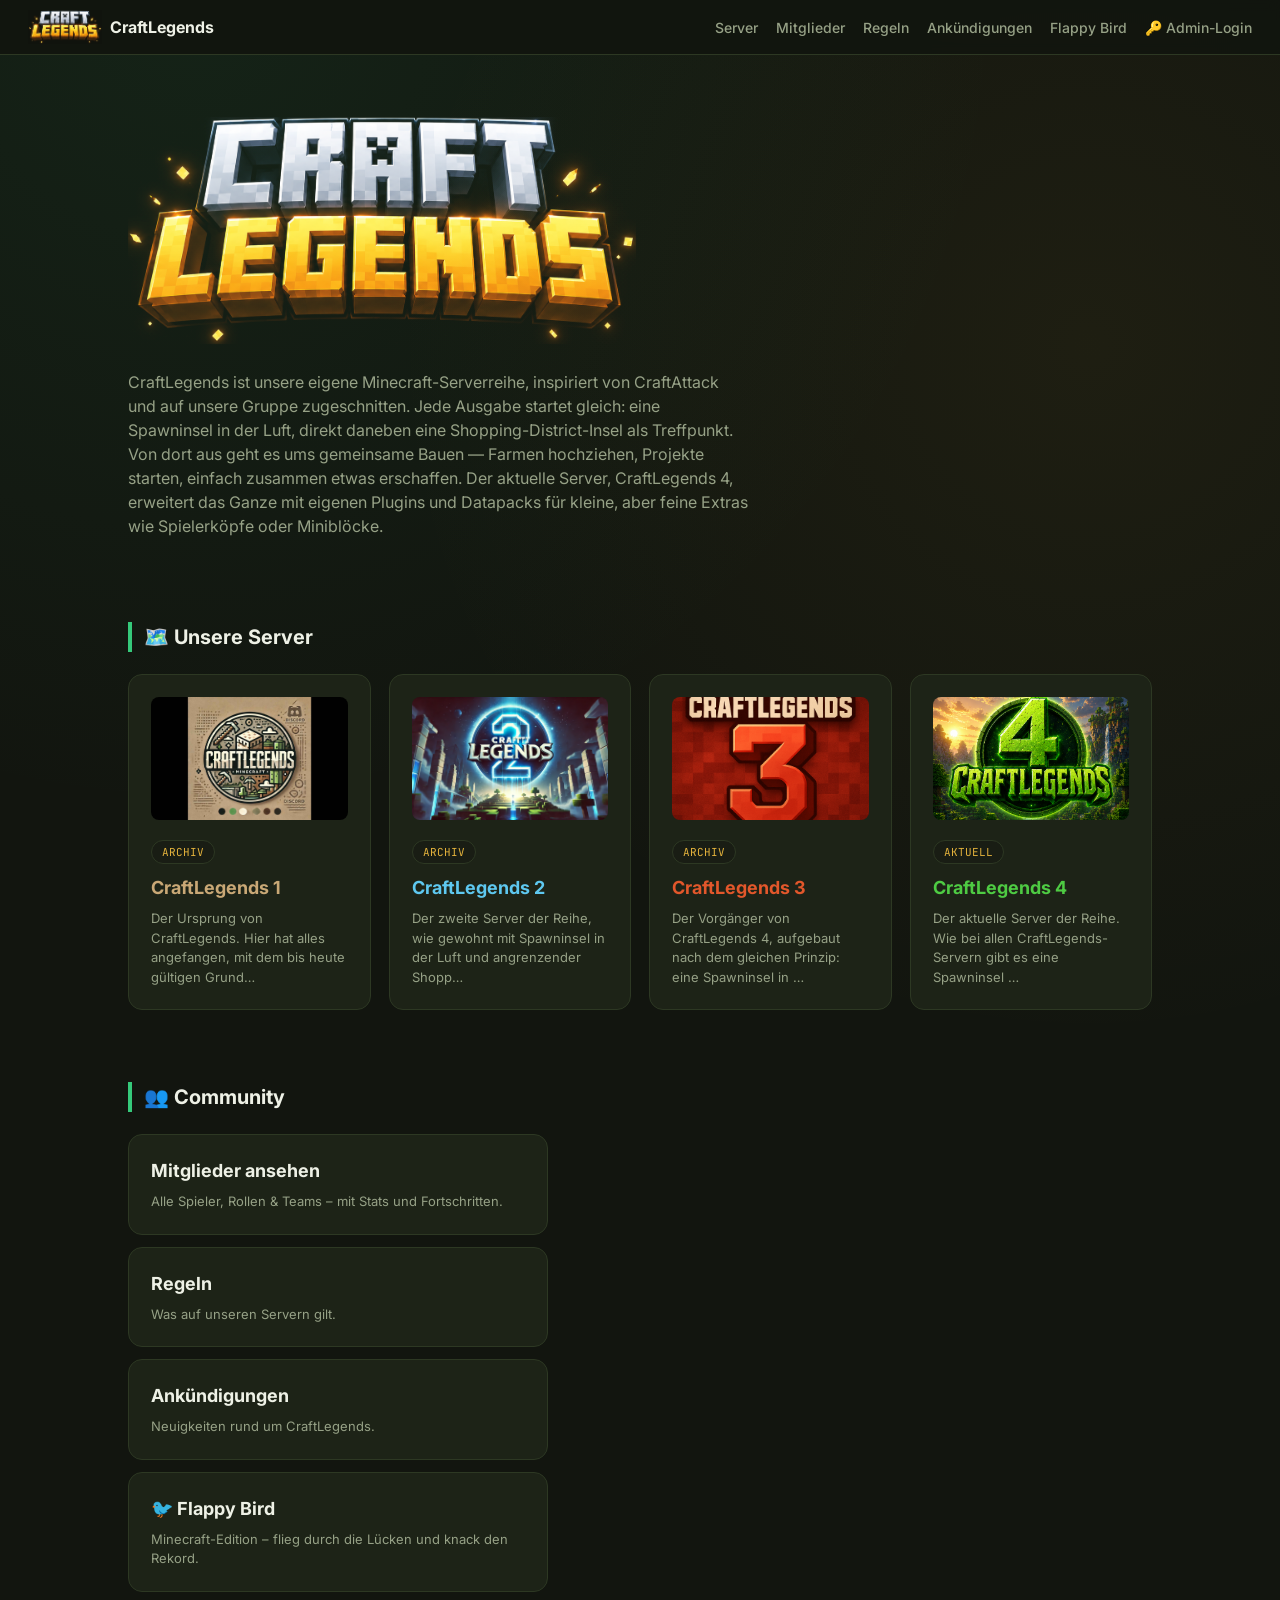
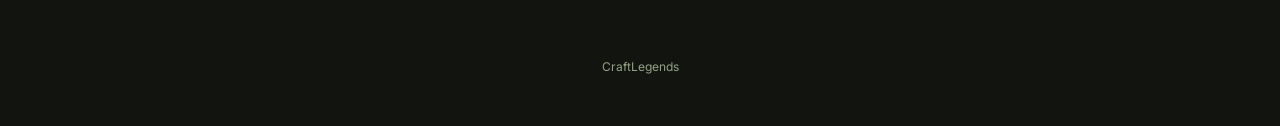
==== commit 3fa63dd3: "Add files via upload" ====
--- a/index.html
+++ b/index.html
@@ -10,11 +10,10 @@
 <script src="https://identity.netlify.com/v1/netlify-identity-widget.js"></script>
 </head>
 <body>
-
 <nav class="nav">
-  <a href="index.html" class="nav-brand"><img src="logo-craftlegends-main.svg" alt="CraftLegends Logo" style="height:28px; vertical-align:middle; margin-right:8px;">CraftLegends</a>
+  <a href="index.html" class="nav-brand"><img src="logo-craftlegends-main.png" alt="CraftLegends">CraftLegends</a>
   <div class="nav-links">
-    <a href="#server">Server</a>
+    <a href="index.html#server">Server</a>
     <a href="mitglieder.html">Mitglieder</a>
     <a href="regeln.html">Regeln</a>
     <a href="ankuendigungen.html">Ankündigungen</a>
@@ -24,8 +23,7 @@
 </nav>
 
 <div class="hero">
-  <img src="logo-craftlegends-main.svg" alt="CraftLegends Logo" style="width:120px; height:120px; margin-bottom:24px;">
-  <h1 id="site-title">CRAFTLEGENDS</h1>
+  <img class="hero-logo" src="logo-craftlegends-main.png" alt="CraftLegends">
   <p class="lead" id="site-description">Lädt…</p>
 </div>
 
@@ -36,70 +34,32 @@
 
 <section>
   <h2>👥 Community</h2>
-  <div class="server-grid">
-    <a class="server-card" href="mitglieder.html">
-      <h3>Mitglieder ansehen</h3>
-      <p>Alle Spieler, Rollen &amp; Teams von CraftLegends.</p>
-    </a>
-    <a class="server-card" href="regeln.html">
-      <h3>Regeln</h3>
-      <p>Was auf unseren Servern gilt.</p>
-    </a>
-    <a class="server-card" href="ankuendigungen.html">
-      <h3>Ankündigungen</h3>
-      <p>Neuigkeiten rund um CraftLegends.</p>
-    </a>
-    <a class="server-card" href="flappy.html">
-      <h3>🐦 Flappy Bird</h3>
-      <p>Minecraft-Edition — flieg durch die Lücken und knack den Rekord.</p>
-    </a>
+  <div class="stacked-links">
+    <a class="server-card" href="mitglieder.html"><h3>Mitglieder ansehen</h3><p>Alle Spieler, Rollen &amp; Teams – mit Stats und Fortschritten.</p></a>
+    <a class="server-card" href="regeln.html"><h3>Regeln</h3><p>Was auf unseren Servern gilt.</p></a>
+    <a class="server-card" href="ankuendigungen.html"><h3>Ankündigungen</h3><p>Neuigkeiten rund um CraftLegends.</p></a>
+    <a class="server-card" href="flappy.html"><h3>🐦 Flappy Bird</h3><p>Minecraft-Edition – flieg durch die Lücken und knack den Rekord.</p></a>
   </div>
 </section>
 
 <footer>CraftLegends</footer>
 
 <script>
-fetch('data-site.json').then(r => r.json()).then(site => {
-  document.getElementById('site-title').textContent = site.title.toUpperCase();
-  document.getElementById('site-description').textContent = site.description;
+fetch('data-site.json').then(r=>r.json()).then(s=>{document.getElementById('site-description').textContent=s.description;});
+fetch('data-servers.json').then(r=>r.json()).then(data=>{
+  const servers=(data.servers||data).slice().sort((a,b)=>a.number-b.number);
+  document.getElementById('server-grid').innerHTML=servers.map(s=>`
+    <a class="server-card" href="server.html?id=${encodeURIComponent(s.id)}">
+      ${s.logo?`<img src="${s.logo}" alt="${s.name}" style="width:100%;aspect-ratio:16/10;object-fit:cover;border-radius:8px;margin-bottom:12px;">`:''}
+      <span class="tag">${s.status==='live'?'AKTUELL':'ARCHIV'}</span>
+      <h3 style="color:${s.color||'var(--text)'};">${s.name}</h3>
+      <p>${s.description?s.description.slice(0,90)+(s.description.length>90?'…':''):''}</p>
+    </a>`).join('');
 });
-
-fetch('data-servers.json').then(r => r.json()).then(data => {
-  const servers = data.servers || data;
-  servers.sort((a, b) => a.number - b.number);
-  const grid = document.getElementById('server-grid');
-  grid.innerHTML = servers.map(s => `
-    <a class="server-card" href="server.html?id=${encodeURIComponent(s.id)}">
-      ${s.logo ? `<img src="${s.logo}" alt="${s.name} Logo" style="width:100%; aspect-ratio:16/10; object-fit:cover; border-radius:8px; margin-bottom:12px;">` : ''}
-      <span class="tag">${s.status === 'live' ? 'AKTUELL' : 'ARCHIV'}</span>
-      <h3 style="color: ${s.color || 'var(--text)'};">${s.name}</h3>
-      <p>${s.description ? s.description.slice(0, 90) + (s.description.length > 90 ? '…' : '') : ''}</p>
-    </a>
-  `).join('');
-});
+document.getElementById('admin-login-link').addEventListener('click',e=>{e.preventDefault();if(window.netlifyIdentity)netlifyIdentity.open();});
+const startHash=window.location.hash;
+const hadAuthToken=startHash.includes('invite_token')||startHash.includes('recovery_token')||startHash.includes('confirmation_token');
+if(window.netlifyIdentity){netlifyIdentity.on('init',()=>{if(hadAuthToken)netlifyIdentity.open(startHash.includes('recovery_token')?'login':'signup');});}
 </script>
-
-<script>
-// Netlify Identity: Login-Button + zuverlässige Erkennung von Einladungs-/Reset-/Bestätigungs-Links
-document.getElementById('admin-login-link').addEventListener('click', (e) => {
-  e.preventDefault();
-  if (window.netlifyIdentity) netlifyIdentity.open();
-});
-
-const startHash = window.location.hash;
-const hadAuthToken = startHash.includes('invite_token') || startHash.includes('recovery_token') || startHash.includes('confirmation_token');
-
-if (window.netlifyIdentity) {
-  netlifyIdentity.on('init', user => {
-    if (hadAuthToken) {
-      netlifyIdentity.open(startHash.includes('recovery_token') ? 'login' : 'signup');
-    }
-  });
-  // Kein automatischer Redirect mehr nach Login — das führte zu ungewolltem
-  // Weiterleiten bei jedem Besuch mit bestehender Sitzung. Ihr geht nach dem
-  // Einloggen einfach manuell auf /admin/.
-}
-</script>
-
 </body>
 </html>
--- a/style.css
+++ b/style.css
@@ -1,139 +1,99 @@
-:root {
-  --bg: #12150f; --bg-alt: #191d14; --card: #1d2317; --card-border: #2d3823;
-  --text: #eef1e6; --text-dim: #96a186;
-  --emerald: #35c97a; --gold: #e3b23c; --diamond: #52d6c9; --redstone: #e05a4e;
-  --font-display: 'Press Start 2P', monospace;
-  --font-body: 'Inter', system-ui, sans-serif;
-  --font-mono: 'JetBrains Mono', monospace;
-}
-* { box-sizing: border-box; }
-html { scroll-behavior: smooth; }
-body {
-  margin: 0; background: var(--bg);
-  background-image: radial-gradient(circle at 15% 0%, rgba(53,201,122,0.08), transparent 40%),
-    radial-gradient(circle at 85% 20%, rgba(227,178,60,0.06), transparent 40%);
-  color: var(--text); font-family: var(--font-body); line-height: 1.5;
-}
-a { color: var(--emerald); }
-.nav {
-  position: sticky; top: 0; z-index: 10; display: flex; align-items: center; gap: 20px;
-  padding: 14px 28px; background: rgba(18,21,15,0.9); backdrop-filter: blur(6px);
-  border-bottom: 1px solid var(--card-border);
-}
-.nav-brand { font-weight: 700; letter-spacing: 0.02em; color: var(--text); text-decoration: none; }
-.nav-links { display: flex; gap: 18px; margin-left: auto; }
-.nav-links a { color: var(--text-dim); text-decoration: none; font-size: 14px; font-weight: 500; }
-.nav-links a:hover, .nav-links a.active { color: var(--text); }
-
-.hero { padding: 72px 28px 40px; max-width: 1080px; margin: 0 auto; }
-.hero-small { padding: 56px 28px 24px; }
-.hero h1 {
-  font-family: var(--font-display); font-size: clamp(22px, 4vw, 34px); line-height: 1.6;
-  color: var(--emerald); text-shadow: 3px 3px 0 rgba(0,0,0,0.4); margin: 0 0 18px;
-}
-.hero p.lead { max-width: 62ch; color: var(--text-dim); font-size: 16px; margin: 0 0 20px; }
-
-section { max-width: 1080px; margin: 0 auto; padding: 40px 28px; }
-section h2 {
-  font-size: 20px; margin: 0 0 22px; display: flex; align-items: center; gap: 10px;
-  border-left: 4px solid var(--emerald); padding-left: 12px;
-}
-
-/* Server-Grid auf der Startseite */
-.server-grid { display: grid; grid-template-columns: repeat(auto-fit, minmax(230px, 1fr)); gap: 18px; }
-.server-card {
-  display: block; background: var(--card); border: 1px solid var(--card-border); border-radius: 14px;
-  padding: 22px; text-decoration: none; color: var(--text); transition: border-color 0.15s, transform 0.15s;
-}
-.server-card:hover { border-color: var(--emerald); transform: translateY(-2px); }
-.server-card .tag {
-  display: inline-block; font-family: var(--font-mono); font-size: 11px; color: var(--gold);
-  background: var(--bg-alt); border: 1px solid var(--card-border); border-radius: 999px;
-  padding: 3px 10px; margin-bottom: 10px;
-}
-.server-card h3 { margin: 0 0 8px; font-size: 18px; }
-.server-card p { margin: 0; color: var(--text-dim); font-size: 13px; }
-
-/* Mitglieder-Grid */
-.member-group { margin-bottom: 36px; }
-.member-group h2 { font-size: 18px; margin: 0 0 16px; border-left: 4px solid var(--emerald); padding-left: 12px; }
-.team-subheading { font-size: 13px; color: var(--text-dim); margin: 18px 0 10px; text-transform: uppercase; letter-spacing: 0.06em; }
-.members-grid { display: grid; grid-template-columns: repeat(auto-fill, minmax(140px, 1fr)); gap: 16px; margin-bottom: 8px; }
-.member-card {
-  background: var(--card); border: 1px solid var(--card-border); border-radius: 12px;
-  padding: 16px 12px; text-align: center;
-}
-.member-head { width: 64px; height: 64px; image-rendering: pixelated; border-radius: 8px; margin-bottom: 10px; }
-.member-name { font-weight: 600; font-size: 14px; margin-bottom: 8px; word-break: break-word; }
-.member-badges { display: flex; flex-wrap: wrap; gap: 6px; justify-content: center; }
-.role-badge, .team-badge {
-  font-size: 11px; font-family: var(--font-mono); padding: 2px 8px; border-radius: 999px; border: 1px solid transparent;
-}
-.role-admin { color: var(--redstone); background: rgba(224,90,78,0.12); border-color: rgba(224,90,78,0.4); }
-.role-op { color: var(--gold); background: rgba(227,178,60,0.12); border-color: rgba(227,178,60,0.4); }
-.role-dev { color: var(--diamond); background: rgba(82,214,201,0.12); border-color: rgba(82,214,201,0.4); }
-.role-member { color: var(--text-dim); background: var(--bg-alt); border-color: var(--card-border); }
-.team-none { color: var(--text); background: var(--bg-alt); border-color: var(--card-border); }
-
-/* Server-Detailseite */
-.server-logo {
-  width: 100%; max-width: 320px; border-radius: 14px; border: 1px solid var(--card-border);
-  margin-bottom: 20px; display: block;
-}
-.server-hero { display: flex; align-items: center; justify-content: space-between; gap: 16px; flex-wrap: wrap; }
-.gallery { display: grid; grid-template-columns: repeat(auto-fit, minmax(220px, 1fr)); gap: 14px; margin: 24px 0; }
-.gallery img, .gallery .placeholder {
-  width: 100%; aspect-ratio: 16/9; object-fit: cover; border-radius: 10px; border: 1px solid var(--card-border);
-  background: var(--bg-alt); display: flex; align-items: center; justify-content: center; color: var(--text-dim);
-  font-size: 13px;
-}
-.server-desc { color: var(--text-dim); max-width: 70ch; line-height: 1.7; }
-.action-row { display: flex; gap: 12px; flex-wrap: wrap; margin-top: 28px; }
-.action-btn {
-  display: inline-flex; align-items: center; gap: 8px; background: var(--bg-alt); border: 1px solid var(--card-border);
-  color: var(--text); text-decoration: none; padding: 12px 20px; border-radius: 10px; font-weight: 600; font-size: 14px;
-  transition: border-color 0.15s;
-}
-.action-btn:hover { border-color: var(--emerald); }
-.action-btn.disabled { color: var(--text-dim); cursor: not-allowed; opacity: 0.6; }
-.status-badge { font-family: var(--font-mono); font-size: 12px; padding: 4px 10px; border-radius: 999px; }
-.status-live { color: var(--emerald); background: rgba(53,201,122,0.12); }
-.status-archived { color: var(--text-dim); background: var(--bg-alt); border: 1px solid var(--card-border); }
-
-/* IP/Version Fenster */
-.ip-dialog {
-  background: var(--card); color: var(--text); border: 1px solid var(--card-border); border-radius: 16px;
-  padding: 0; width: min(480px, 92vw); position: relative;
-}
-.ip-dialog::backdrop { background: rgba(0,0,0,0.65); backdrop-filter: blur(2px); }
-.ip-dialog-content { padding: 40px 32px; text-align: center; }
-.ip-label { color: var(--text-dim); font-size: 13px; text-transform: uppercase; letter-spacing: 0.08em; margin-bottom: 8px; }
-.ip-big {
-  font-family: var(--font-mono); font-size: clamp(20px, 5vw, 30px); font-weight: 700; color: var(--emerald);
-  word-break: break-all; margin-bottom: 28px; user-select: all;
-}
-.version-big { font-family: var(--font-mono); font-size: 22px; font-weight: 700; color: var(--gold); margin-bottom: 16px; }
-.ip-note { color: var(--text-dim); font-size: 13px; margin-top: 12px; }
-.ip-dialog .dialog-close {
-  position: absolute; top: 14px; right: 14px; background: var(--bg-alt); border: 1px solid var(--card-border);
-  color: var(--text); border-radius: 8px; width: 30px; height: 30px; cursor: pointer;
-}
-
-footer { text-align: center; color: var(--text-dim); font-size: 12px; padding: 30px 20px 50px; max-width: 720px; margin: 0 auto; }
-
+:root{--bg:#12150f;--bg-alt:#191d14;--card:#1d2317;--card-border:#2d3823;--text:#eef1e6;--text-dim:#96a186;
+--emerald:#35c97a;--gold:#e3b23c;--diamond:#52d6c9;--redstone:#e05a4e;
+--font-display:'Press Start 2P',monospace;--font-body:'Inter',system-ui,sans-serif;--font-mono:'JetBrains Mono',monospace}
+*{box-sizing:border-box}html{scroll-behavior:smooth}
+body{margin:0;background:var(--bg);background-image:radial-gradient(circle at 15% 0%,rgba(53,201,122,.08),transparent 40%),radial-gradient(circle at 85% 20%,rgba(227,178,60,.06),transparent 40%);color:var(--text);font-family:var(--font-body);line-height:1.5}
+a{color:var(--emerald)}
+.nav{position:sticky;top:0;z-index:10;display:flex;align-items:center;gap:20px;padding:10px 28px;background:rgba(18,21,15,.92);backdrop-filter:blur(6px);border-bottom:1px solid var(--card-border);flex-wrap:wrap}
+.nav-brand{font-weight:700;color:var(--text);text-decoration:none;display:flex;align-items:center;gap:8px}
+.nav-brand img{height:34px;mix-blend-mode:screen}
+.nav-links{display:flex;gap:18px;margin-left:auto;flex-wrap:wrap}
+.nav-links a{color:var(--text-dim);text-decoration:none;font-size:14px;font-weight:500}
+.nav-links a:hover,.nav-links a.active{color:var(--text)}
+.hero{padding:56px 28px 28px;max-width:1080px;margin:0 auto}.hero-small{padding:48px 28px 20px}
+.hero h1{font-family:var(--font-display);font-size:clamp(22px,4vw,34px);line-height:1.6;color:var(--emerald);text-shadow:3px 3px 0 rgba(0,0,0,.4);margin:0 0 18px}
+.hero p.lead{max-width:62ch;color:var(--text-dim);font-size:16px;margin:0 0 20px}
+.hero-logo{display:block;width:min(520px,100%);mix-blend-mode:screen;margin:0 0 20px -6px}
+section{max-width:1080px;margin:0 auto;padding:36px 28px}
+section h2{font-size:20px;margin:0 0 22px;display:flex;align-items:center;gap:10px;border-left:4px solid var(--emerald);padding-left:12px}
+.server-grid{display:grid;grid-template-columns:repeat(auto-fit,minmax(230px,1fr));gap:18px}
+.server-card{display:block;background:var(--card);border:1px solid var(--card-border);border-radius:14px;padding:22px;text-decoration:none;color:var(--text);transition:border-color .15s,transform .15s}
+.server-card:hover{border-color:var(--emerald);transform:translateY(-2px)}
+.server-card .tag{display:inline-block;font-family:var(--font-mono);font-size:11px;color:var(--gold);background:var(--bg-alt);border:1px solid var(--card-border);border-radius:999px;padding:3px 10px;margin-bottom:10px}
+.server-card h3{margin:0 0 8px;font-size:18px}.server-card p{margin:0;color:var(--text-dim);font-size:13px}
+.stacked-links{display:flex;flex-direction:column;gap:12px;max-width:420px}
+/* Mitglieder */
+.member-group{margin-bottom:36px}
+.member-group h2{font-size:18px;margin:0 0 16px}
+.team-subheading{font-size:13px;color:var(--text-dim);margin:18px 0 10px;text-transform:uppercase;letter-spacing:.06em}
+.members-grid{display:grid;grid-template-columns:repeat(auto-fill,minmax(140px,1fr));gap:16px;margin-bottom:8px}
+.member-card{background:var(--card);border:1px solid var(--card-border);border-radius:12px;padding:16px 12px;text-align:center;color:var(--text);font:inherit;width:100%}
+button.member-card{cursor:pointer;transition:border-color .15s}button.member-card:hover{border-color:var(--emerald)}
+.member-card.nodata{opacity:.85}
+.member-head{width:64px;height:64px;image-rendering:pixelated;border-radius:8px;margin-bottom:10px}
+.member-name{font-weight:600;font-size:14px;margin-bottom:8px;word-break:break-word}
+.member-badges{display:flex;flex-wrap:wrap;gap:6px;justify-content:center}
+.member-hint{font-size:11px;color:var(--text-dim);margin-top:8px}
+.role-badge,.team-badge{font-size:11px;font-family:var(--font-mono);padding:2px 8px;border-radius:999px;border:1px solid transparent}
+.role-admin{color:var(--redstone);background:rgba(224,90,78,.12);border-color:rgba(224,90,78,.4)}
+.role-op{color:var(--gold);background:rgba(227,178,60,.12);border-color:rgba(227,178,60,.4)}
+.role-dev{color:var(--diamond);background:rgba(82,214,201,.12);border-color:rgba(82,214,201,.4)}
+.role-member{color:var(--text-dim);background:var(--bg-alt);border-color:var(--card-border)}
+.team-none{color:var(--text);background:var(--bg-alt);border-color:var(--card-border)}
+/* Dialoge */
+dialog{background:var(--card);color:var(--text);border:1px solid var(--card-border);border-radius:14px;padding:0}
+dialog::backdrop{background:rgba(0,0,0,.65);backdrop-filter:blur(2px)}
+.dlg-big{width:min(760px,94vw);max-height:86vh}
+.dlg-head{display:flex;justify-content:space-between;align-items:center;gap:12px;padding:16px 22px;border-bottom:1px solid var(--card-border);position:sticky;top:0;background:var(--card);z-index:2}
+.dlg-head h3{margin:0;font-size:16px}
+.dlg-x{background:var(--bg-alt);border:1px solid var(--card-border);color:var(--text);border-radius:8px;width:30px;height:30px;cursor:pointer}
+.tabs{display:flex;gap:8px;padding:12px 22px 0}
+.tab{background:var(--bg-alt);border:1px solid var(--card-border);color:var(--text-dim);border-radius:8px 8px 0 0;padding:8px 16px;cursor:pointer;font:inherit;font-size:14px}
+.tab.on{color:var(--text);border-color:var(--emerald)}
+.dlg-body{padding:18px 22px 26px;overflow-y:auto;max-height:calc(86vh - 120px)}
+.pills{display:flex;flex-wrap:wrap;gap:8px;margin-bottom:18px}
+.pill{display:flex;gap:6px;align-items:baseline;background:var(--bg-alt);border:1px solid var(--card-border);border-radius:999px;padding:6px 12px;font-size:13px}
+.pill b{font-family:var(--font-mono);color:var(--emerald)}.pill .d{color:var(--text-dim)}
+.cols{display:grid;grid-template-columns:repeat(auto-fit,minmax(210px,1fr));gap:18px}
+.cols h4{font-size:13px;color:var(--text-dim);margin:0 0 8px}
+ul.kv{list-style:none;margin:0;padding:0}ul.kv li{display:flex;justify-content:space-between;gap:10px;padding:4px 0;font-size:13px;border-bottom:1px solid rgba(255,255,255,.04)}
+ul.kv b{font-family:var(--font-mono);color:var(--diamond);font-weight:600}
+.srv-line{font-size:12px;color:var(--text-dim);margin:0 0 6px}
+.ring-row{display:flex;align-items:center;gap:16px;margin-bottom:18px}
+.ringwrap{position:relative;display:inline-flex;align-items:center;justify-content:center}.rlabel{position:absolute;font-family:var(--font-mono);font-size:14px;font-weight:700}
+.grp{margin-bottom:20px}.grp h4{margin:0 0 8px;font-size:13px;color:var(--text-dim);display:flex;justify-content:space-between}.grp h4 span{color:var(--gold);font-family:var(--font-mono)}
+ul.al{list-style:none;margin:0;padding:0;display:grid;grid-template-columns:repeat(auto-fit,minmax(230px,1fr));gap:4px 14px}
+ul.al li{display:flex;gap:8px;font-size:13px;padding:3px 0}ul.al li.no{color:var(--text-dim)}
+.ip-dialog{width:min(480px,92vw);position:relative}
+.ip-dialog-content{padding:40px 32px;text-align:center}
+.ip-label{color:var(--text-dim);font-size:13px;text-transform:uppercase;letter-spacing:.08em;margin-bottom:8px}
+.ip-big{font-family:var(--font-mono);font-size:clamp(20px,5vw,30px);font-weight:700;color:var(--emerald);word-break:break-all;margin-bottom:28px;user-select:all}
+.version-big{font-family:var(--font-mono);font-size:22px;font-weight:700;color:var(--gold);margin-bottom:16px}
+.ip-note{color:var(--text-dim);font-size:13px;margin-top:12px}
+.ip-dialog .dlg-x{position:absolute;top:14px;right:14px}
+/* Server-Seite */
+.server-logo{width:100%;max-width:320px;border-radius:14px;border:1px solid var(--card-border);margin-bottom:20px;display:block}
+.server-hero{display:flex;align-items:center;justify-content:space-between;gap:16px;flex-wrap:wrap}
+.gallery{display:grid;grid-template-columns:repeat(auto-fit,minmax(220px,1fr));gap:14px;margin:24px 0}
+.gallery img,.gallery .placeholder{width:100%;aspect-ratio:16/9;object-fit:cover;border-radius:10px;border:1px solid var(--card-border);background:var(--bg-alt);display:flex;align-items:center;justify-content:center;color:var(--text-dim);font-size:13px}
+.server-desc{color:var(--text-dim);max-width:70ch;line-height:1.7}
+.action-row{display:flex;gap:12px;flex-wrap:wrap;margin-top:28px}
+.action-btn{display:inline-flex;align-items:center;gap:8px;background:var(--bg-alt);border:1px solid var(--card-border);color:var(--text);text-decoration:none;padding:12px 20px;border-radius:10px;font-weight:600;font-size:14px;transition:border-color .15s;font-family:inherit;cursor:pointer}
+.action-btn:hover{border-color:var(--emerald)}
+.status-badge{font-family:var(--font-mono);font-size:12px;padding:4px 10px;border-radius:999px}
+.status-live{color:var(--emerald);background:rgba(53,201,122,.12)}
+.status-archived{color:var(--text-dim);background:var(--bg-alt);border:1px solid var(--card-border)}
+.discontinued-banner{background:rgba(224,90,78,.12);border:1px solid rgba(224,90,78,.4);color:#f0b3ac;border-radius:10px;padding:14px 18px;margin:0 0 8px;font-size:14px;line-height:1.6}
+.wrap{max-width:1080px;margin:0 auto;padding:0 28px}
 /* Regeln */
-.rules-list { max-width: 65ch; color: var(--text); line-height: 1.9; padding-left: 22px; }
-.rules-list li { margin-bottom: 6px; }
-
+.rules-text{max-width:70ch}
+.rules-heading{font-size:19px;margin:28px 0 14px;color:var(--emerald)}.rules-heading:first-child{margin-top:0}
+.rule-item{background:var(--card);border:1px solid var(--card-border);border-radius:10px;padding:16px 20px;margin-bottom:12px}
+.rule-item h3{margin:0 0 6px;font-size:15px;color:var(--gold)}.rule-item p{margin:0;color:var(--text-dim);font-size:14px;line-height:1.6}
+.rules-p{color:var(--text);line-height:1.7;margin:0 0 14px}
 /* Ankündigungen */
-.announcement-card {
-  background: var(--card); border: 1px solid var(--card-border); border-radius: 12px;
-  padding: 20px 22px; margin-bottom: 16px; max-width: 70ch;
-}
-.announcement-date { font-family: var(--font-mono); font-size: 12px; color: var(--gold); margin-bottom: 6px; }
-.announcement-card h3 { margin: 0 0 8px; font-size: 17px; }
-.announcement-card p { margin: 0; color: var(--text-dim); }
-
-@media (max-width: 640px) {
-  .server-hero { flex-direction: column; align-items: flex-start; }
-}
+.announcement-card{background:var(--card);border:1px solid var(--card-border);border-radius:12px;padding:20px 22px;margin-bottom:16px;max-width:70ch}
+.announcement-date{font-family:var(--font-mono);font-size:12px;color:var(--gold);margin-bottom:6px}
+.announcement-card h3{margin:0 0 8px;font-size:17px}.announcement-card p{margin:0;color:var(--text-dim);white-space:pre-line}
+footer{text-align:center;color:var(--text-dim);font-size:12px;padding:30px 20px 50px}
+@media(max-width:640px){.server-hero{flex-direction:column;align-items:flex-start}}
